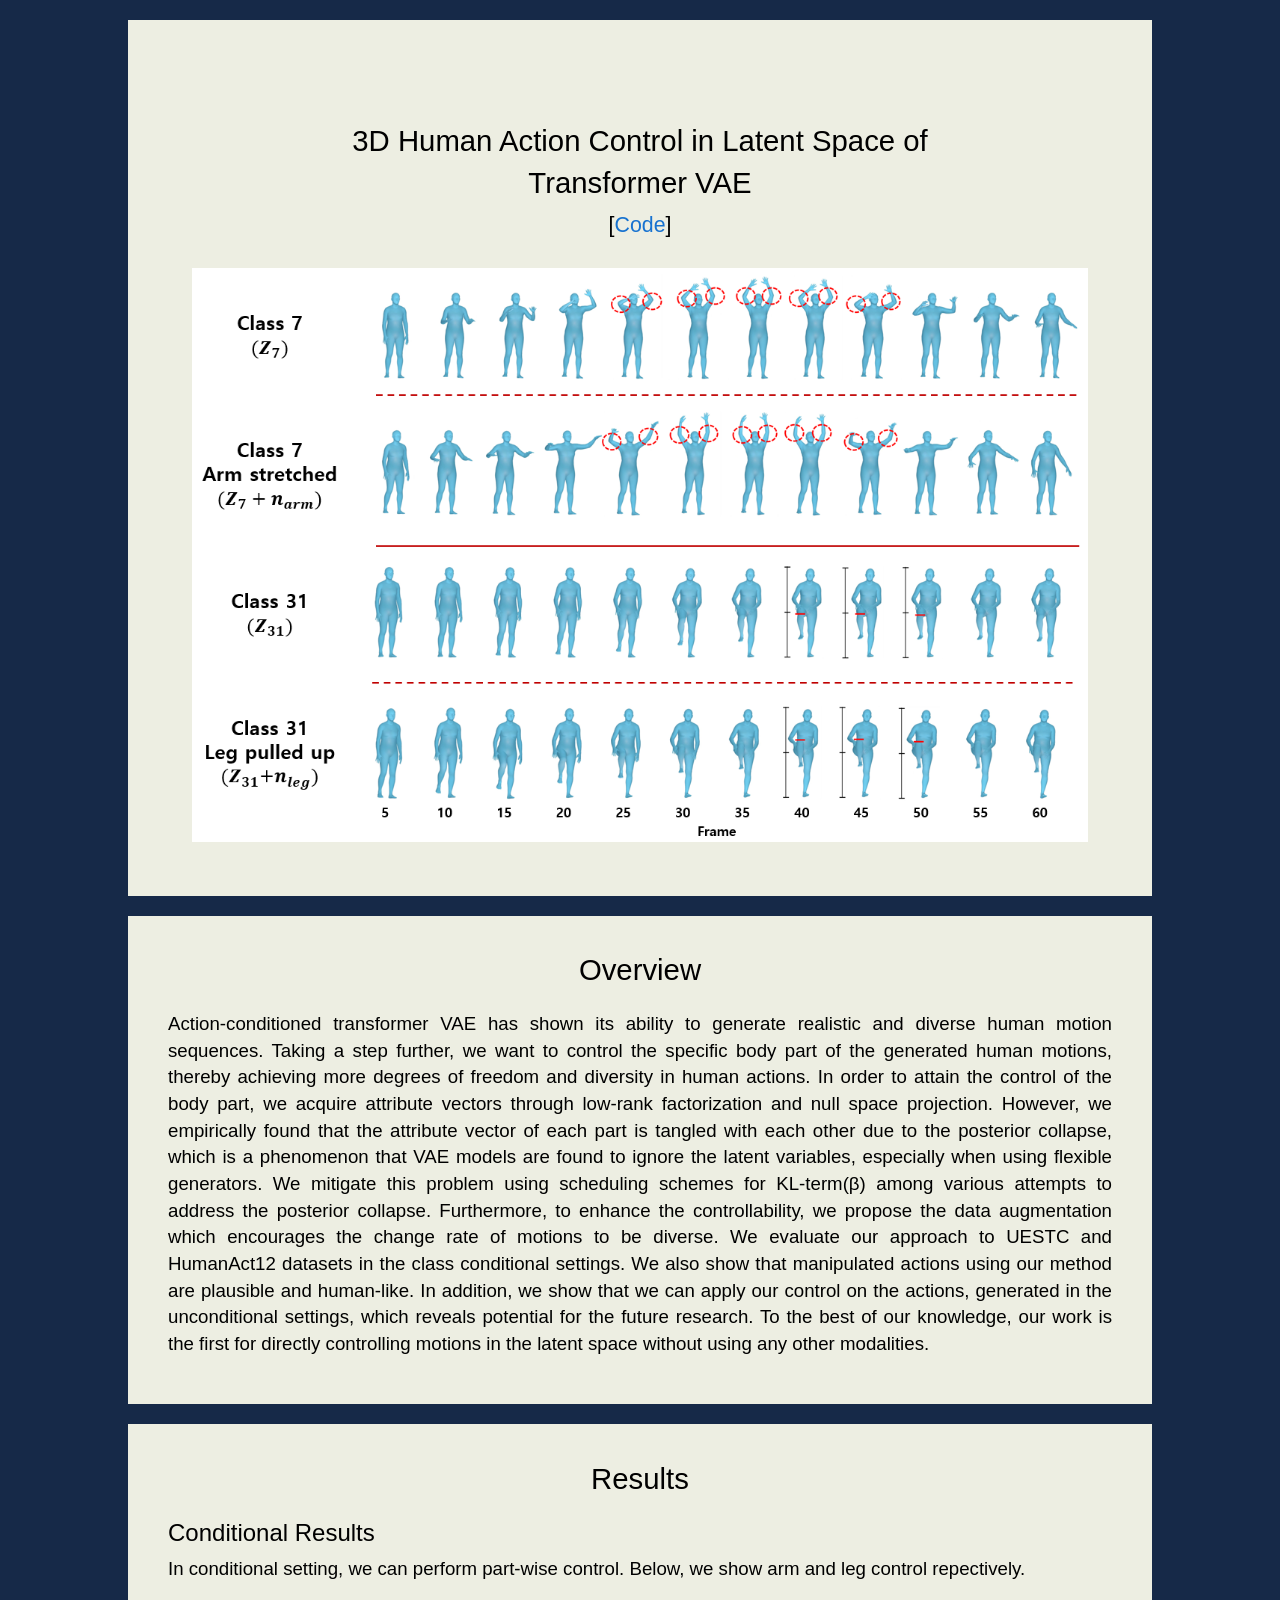
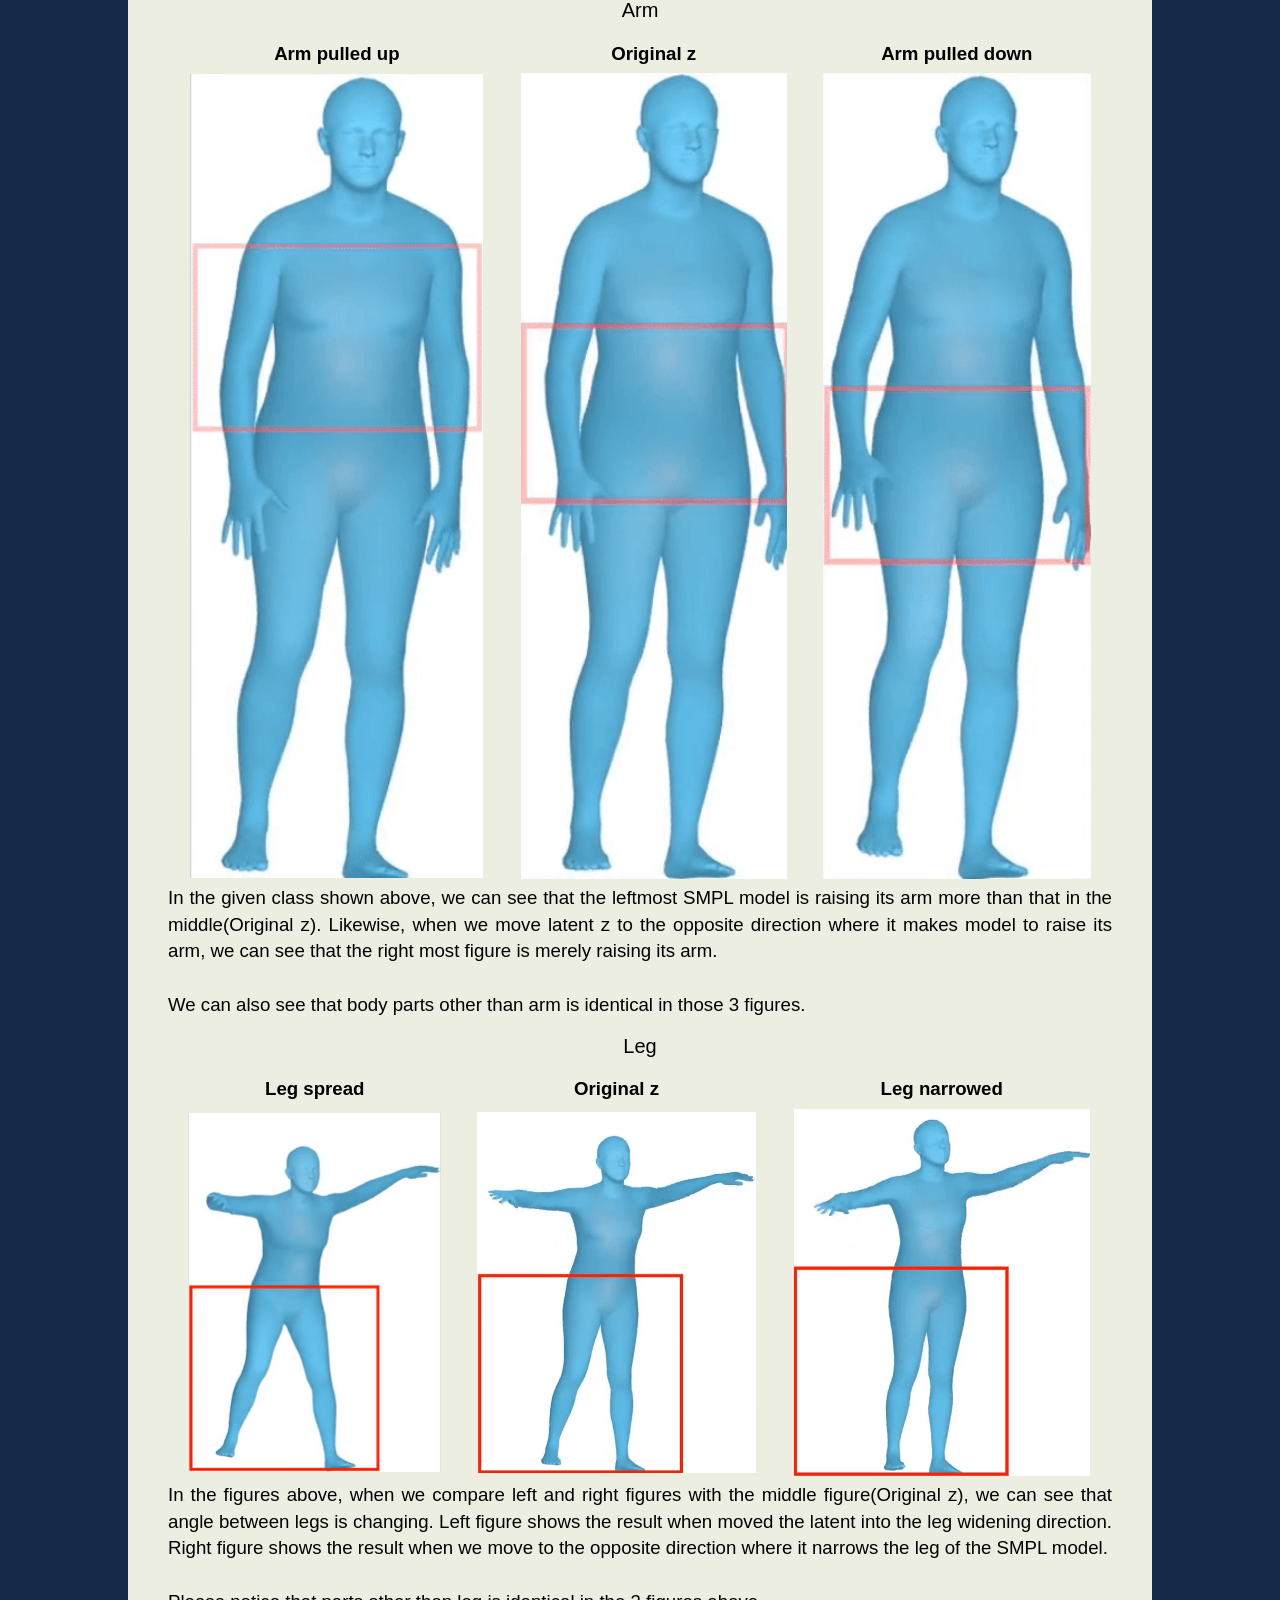
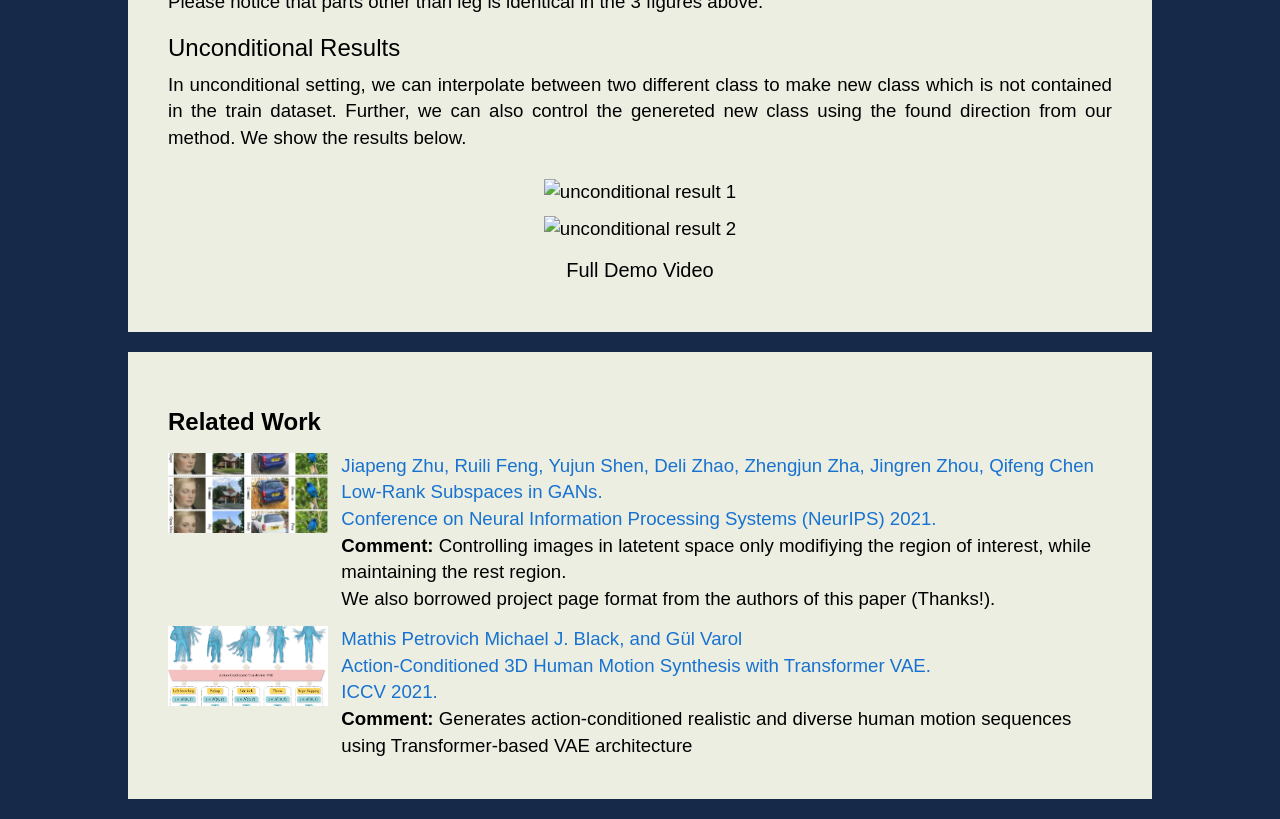
==== docs/index.html @ 28156c83 "update code url" ====
<!doctype html>
<html lang="en">


<!-- === Header Starts === -->
<head>
  <meta http-equiv="Content-Type" content="text/html; charset=UTF-8">
  <title>3D Human Action Control in Latent Space of Transformer VAE</title>

  <link href="./assets/bootstrap.min.css" rel="stylesheet">
  <link href="./assets/font.css" rel="stylesheet" type="text/css">
  <link href="./assets/style.css" rel="stylesheet" type="text/css">
</head>
<!-- === Header Ends === -->


<body bgcolor="antiquewhite">


<!-- === Home Section Starts === -->
<div class="section">
  <!-- === Title Starts === -->
  <div class="header">
    <div class="title", style="padding-top: 25pt;">
      3D Human Action Control in Latent Space of Transformer VAE
    </div>
  </div>
  <!-- === Title Ends === -->
  <!-- <div class="author">d
    <a href="https://zhujiapeng.github.io/" target="_blank">Jiapeng Zhu</a><sup>1</sup>,&nbsp;
    <a href="https://dblp.org/pid/20/9594.html" target="_blank">Ruili Feng</a><sup>2,3</sup>,&nbsp;
    <a href="http://shenyujun.github.io/" target="_blank">Yujun Shen</a><sup>4</sup>,&nbsp;
    <a href="https://sites.google.com/site/zhaodeli" target="_blank">Deli Zhao</a><sup>2</sup>,&nbsp;
    <a href="https://cn.linkedin.com/in/zheng-jun-zha-89943115" target="_blank">Zhengjun Zha</a><sup>3</sup>,&nbsp;
    <a href="http://www.cs.columbia.edu/~jrzhou/" target="_blank">Jingren Zhou</a><sup>2</sup>,&nbsp;
    <a href="https://cqf.io/" target="_blank">Qifeng Chen</a><sup>1</sup>

  </div>
  <div class="institution">
    <sup>1</sup>Hong Kong University of Science and Technology &nbsp; &nbsp; &nbsp; &nbsp;
    <sup>2</sup>Alibaba Group
    <br/>
    <sup>3</sup>University of Science and Technology of China &nbsp; &nbsp; &nbsp; &nbsp; &nbsp; &nbsp;
    <sup>4</sup>ByteDance Inc.
  </div> -->
  <div class="link">
    <!-- [<a href="https://arxiv.org/pdf/2106.04488.pdf" target="_blank">Paper</a>] -->
    [<a href="https://github.com/JosephKKim/Motion_Control" target="_blank">Code</a>]
    <!-- [<a href="https://www.youtube.com/watch?v=WltRPecDq10" target="_blank">Demo</a>] -->
  </div>
  <div class="teaser">
    <img src="./assets/UESTC.png">
  </div>
</div>
<!-- === Home Section Ends === -->


<!-- === Overview Section Starts === -->
<div class="section">
  <div class="title">Overview</div>
  <div class="body">
    Action-conditioned transformer VAE has shown its ability to generate realistic and diverse human motion sequences. 
    Taking a step further, we want to control the specific body part of the generated human motions, thereby achieving more degrees of freedom and diversity in human actions. 
    In order to attain the control of the body part, we acquire attribute vectors through low-rank factorization and null space projection. 
    However, we empirically found that the attribute vector of each part is tangled with each other due to the posterior collapse, which is a phenomenon that VAE models are found to ignore the latent variables, especially when using flexible generators. 
    We mitigate this problem using scheduling schemes for KL-term(&beta;) among various attempts to address the posterior collapse. Furthermore, to enhance the controllability, we propose the data augmentation which encourages the change rate of motions to be diverse. 
    We evaluate our approach to UESTC and HumanAct12 datasets in the class conditional settings. We also show that manipulated actions using our method are plausible and human-like. 
    In addition, we show that we can apply our control on the actions, generated in the unconditional settings, which reveals potential for the future research. 
    To the best of our knowledge, our work is the first for directly controlling motions in the latent space without using any other modalities.
  </div>
</div>
<!-- === Overview Section Ends === -->


<!-- === Result Section Starts === -->
<div class="section">
<div class="title">Results</div>
    <h3> Conditional Results</h3>
    In conditional setting, we can perform part-wise control. Below, we show arm and leg control repectively.
    <p style="margin-top: 10pt; text-align:center; font-size:20px"> Arm <p>
    <table width="100%" style="margin: 0pt auto; text-align: center; border-collapse: separate; border-spacing: 5pt;">
      <tr>
        <td><b>Arm pulled up</b></td>
        <td><b>Original z</b></td>
        <td><b>Arm pulled down</b></td>
      </tr>
      <tr>
        <td><img src="./assets/minus_page_arm.gif" width="90%"></img></td>
        <td><img src="./assets/zero_page_arm.gif" width="90%"></img></td>
        <td><img src="./assets/plus_page_arm.gif" width="90%"></img></td>
      </tr>
    </table>
    In the given class shown above, we can see that the leftmost SMPL model is raising its arm more than that in the middle(Original z). Likewise, when we move latent z to the 
    opposite direction where it makes model to raise its arm, we can see that the right most figure is merely raising its arm. 
    <br>
    <br>
    We can also see that body parts other than arm is identical in those 3 figures.

    <p style="margin-top: 10pt; text-align:center; font-size:20px"> Leg<p>
    <table width="100%" style="margin: 0pt auto; text-align: center; border-collapse: separate; border-spacing: 5pt;">
      <tr>
        <td><b>Leg spread</b></td>
        <td><b>Original z</b></td>
        <td><b>Leg narrowed</b></td>
        
      </tr>
      <tr>
        <td><img src="./assets/minus_page_leg.gif" width="90%"></img></td>
        <td><img src="./assets/zero_page_leg.gif" width="90%"></img></td>
        <td><img src="./assets/plus_page_leg.gif" width="90%"></img></td>
        
      </tr>
    </table>
    In the figures above, when we compare left and right figures with the middle figure(Original z), we can see that angle between legs is changing. Left figure shows the result when moved the
    latent into the leg widening direction. Right figure shows the result when we move to the opposite direction where it narrows the leg of the SMPL model.
    <br>
    <br>
    Please notice that parts other than leg is identical in the 3 figures above.

    <div class="body">
      <h3> Unconditional Results</h3>
      In unconditional setting, we can interpolate between two different class to make new class which is not contained in the train dataset. Further, we can also control the genereted new class using the found direction from our method.
      We show the results below. <br>
      <br>
      <p style="text-align:center;"><img src="./assets/uncond.gif" alt = "unconditional result 1", width="90%"></p>
      <p style="text-align:center;"><img src="./assets/uncond2.gif" alt = "unconditional result 2", width="90%"></p>
     


    <p style="margin-top: 10pt; text-align:center; font-size:20px">Full Demo Video<p>

    <!-- Adjust the frame size based on the demo (Every project differs). -->
    <!-- <div style="position: relative; padding-top: 50%; margin: 20pt auto; text-align: center;">
      <iframe src="https://www.youtube.com/embed/WltRPecDq10" frameborder=0
              style="position: absolute; top: 2.5%; left: 2.5%; width: 95%; height: 100%;"
              allow="accelerometer; autoplay; encrypted-media; gyroscope; picture-in-picture"
              allowfullscreen></iframe>
    </div> -->
  </div>
</div> 
<!-- === Result Section Ends === -->


<!-- === Reference Section Starts === -->
<div class="section">
  <!-- <div class="bibtex">BibTeX</div>
<pre>
  @inproceedings{zhu2021lowrankgan,
    title     = {Low-Rank Subspaces in {GAN}s},
    author    = {Zhu, Jiapeng and Feng, Ruili and Shen, Yujun and Zhao, Deli and Zha, Zhengjun and Zhou, Jingren and Chen, Qifeng},
    booktitle = {Advances in Neural Information Processing Systems (NeurIPS)},
    year      = {2021}
  }

</pre> -->
<div class="ref">Related Work</div>
<div class="citation">
  <div class="image"><img src="./assets/teaser_dep.jpg"></div>
  <div class="comment">
    <a href="https://arxiv.org/pdf/2106.04488.pdf" target="_blank">
      Jiapeng Zhu, Ruili Feng, Yujun Shen, Deli Zhao, Zhengjun Zha, Jingren Zhou, Qifeng Chen <br>
      Low-Rank Subspaces in GANs. <br>
      Conference on Neural Information Processing Systems (NeurIPS) 2021.</a><br>
    <b>Comment:</b>
    Controlling images in latetent space only modifiying the region of interest, while maintaining the rest region.
    <br>
    We also borrowed project page format from the authors of this paper (Thanks!).
  </div>
</div>

<div class="citation">
  <div class="image"><img src="./assets/ACTOR_teaser.png"></div>
  <div class="comment">
    <a href="https://mathis.petrovich.fr/actor/" target="_blank">
      Mathis Petrovich Michael J. Black, and G&uuml;l Varol <br>
      Action-Conditioned 3D Human Motion Synthesis with Transformer VAE. <br>
      ICCV 2021.</a><br>
    <b>Comment:</b>
    Generates action-conditioned realistic and diverse human motion sequences using Transformer-based VAE architecture
  </div>
</div>

</body>
</html>
---- docs/assets/font.css ----
/* Homepage Font */

/* latin-ext */
@font-face {
  font-family: 'Lato';
  font-style: normal;
  font-weight: 400;
  src: local('Lato Regular'), local('Lato-Regular'), url(https://fonts.gstatic.com/s/lato/v16/S6uyw4BMUTPHjxAwXjeu.woff2) format('woff2');
  unicode-range: U+0100-024F, U+0259, U+1E00-1EFF, U+2020, U+20A0-20AB, U+20AD-20CF, U+2113, U+2C60-2C7F, U+A720-A7FF;
}

/* latin */
@font-face {
  font-family: 'Lato';
  font-style: normal;
  font-weight: 400;
  src: local('Lato Regular'), local('Lato-Regular'), url(https://fonts.gstatic.com/s/lato/v16/S6uyw4BMUTPHjx4wXg.woff2) format('woff2');
  unicode-range: U+0000-00FF, U+0131, U+0152-0153, U+02BB-02BC, U+02C6, U+02DA, U+02DC, U+2000-206F, U+2074, U+20AC, U+2122, U+2191, U+2193, U+2212, U+2215, U+FEFF, U+FFFD;
}

/* latin-ext */
@font-face {
  font-family: 'Lato';
  font-style: normal;
  font-weight: 700;
  src: local('Lato Bold'), local('Lato-Bold'), url(https://fonts.gstatic.com/s/lato/v16/S6u9w4BMUTPHh6UVSwaPGR_p.woff2) format('woff2');
  unicode-range: U+0100-024F, U+0259, U+1E00-1EFF, U+2020, U+20A0-20AB, U+20AD-20CF, U+2113, U+2C60-2C7F, U+A720-A7FF;
}

/* latin */
@font-face {
  font-family: 'Lato';
  font-style: normal;
  font-weight: 700;
  src: local('Lato Bold'), local('Lato-Bold'), url(https://fonts.gstatic.com/s/lato/v16/S6u9w4BMUTPHh6UVSwiPGQ.woff2) format('woff2');
  unicode-range: U+0000-00FF, U+0131, U+0152-0153, U+02BB-02BC, U+02C6, U+02DA, U+02DC, U+2000-206F, U+2074, U+20AC, U+2122, U+2191, U+2193, U+2212, U+2215, U+FEFF, U+FFFD;
}
---- docs/assets/style.css ----
/* Body */
body {
  background: #162948;
  color: #ffffff;
  font-family: 'Lato', Verdana, Helvetica, sans-serif;
  font-weight: 300;
  font-size: 14pt;
}

/* Hyperlinks */
a {text-decoration: none;}
a:link {color: #1772d0;}
a:visited {color: #1772d0;}
a:active {color: red;}
a:hover {color: #f09228;}

/* Pre-formatted Text */
pre {
  margin: 5pt 0;
  border: 0;
  font-size: 12pt;
  background: #fcfcfc;
}

/* Project Page Style */
/* Section */
.section {
  width: 768pt;
  min-height: 100pt;
  margin: 15pt auto;
  padding: 20pt 30pt;
  border: 1pt hidden #000;
  text-align: justify;
  color: #000000;
  background: #edeee2;
}

/* Header (Title and Logo) */
.section .header {
  min-height: 80pt;
  margin-top: 30pt;
}
.section .header .logo {
  width: 80pt;
  margin-left: 10pt;
  float: left;
}
.section .header .logo img {
  width: 80pt;
  object-fit: cover;
}
.section .header .title {
  margin: 0 120pt;
  text-align: center;
  font-size: 22pt;
}

/* Author */
.section .author {
  margin: 5pt 0;
  text-align: center;
  font-size: 16pt;
}

/* Institution */
.section .institution {
  margin: 5pt 0;
  text-align: center;
  font-size: 16pt;
}

/* Hyperlink (such as Paper and Code) */
.section .link {
  margin: 5pt 0;
  text-align: center;
  font-size: 16pt;
}

/* Teaser */
.section .teaser {
  margin: 20pt 0;
  text-align: center;
}
.section .teaser img {
  width: 95%;
}

/* Section Title */
.section .title {
  text-align: center;
  font-size: 22pt;
  margin: 5pt 0 15pt 0;  /* top right bottom left */
}

/* Section Body */
.section .body {
  margin-bottom: 15pt;
  text-align: justify;
  font-size: 14pt;
}

/* BibTeX */
.section .bibtex {
  margin: 5pt 0;
  text-align: left;
  font-size: 22pt;
}

/* Related Work */
.section .ref {
  margin: 20pt 0 10pt 0;  /* top right bottom left */
  text-align: left;
  font-size: 18pt;
  font-weight: bold;
}

/* Citation */
.section .citation {
  min-height: 60pt;
  margin: 10pt 0;
}
.section .citation .image {
  width: 120pt;
  float: left;
}
.section .citation .image img {
  max-height: 60pt;
  width: 120pt;
  object-fit: cover;
}
.section .citation .comment{
  margin-left: 130pt;
  text-align: left;
  font-size: 14pt;
}
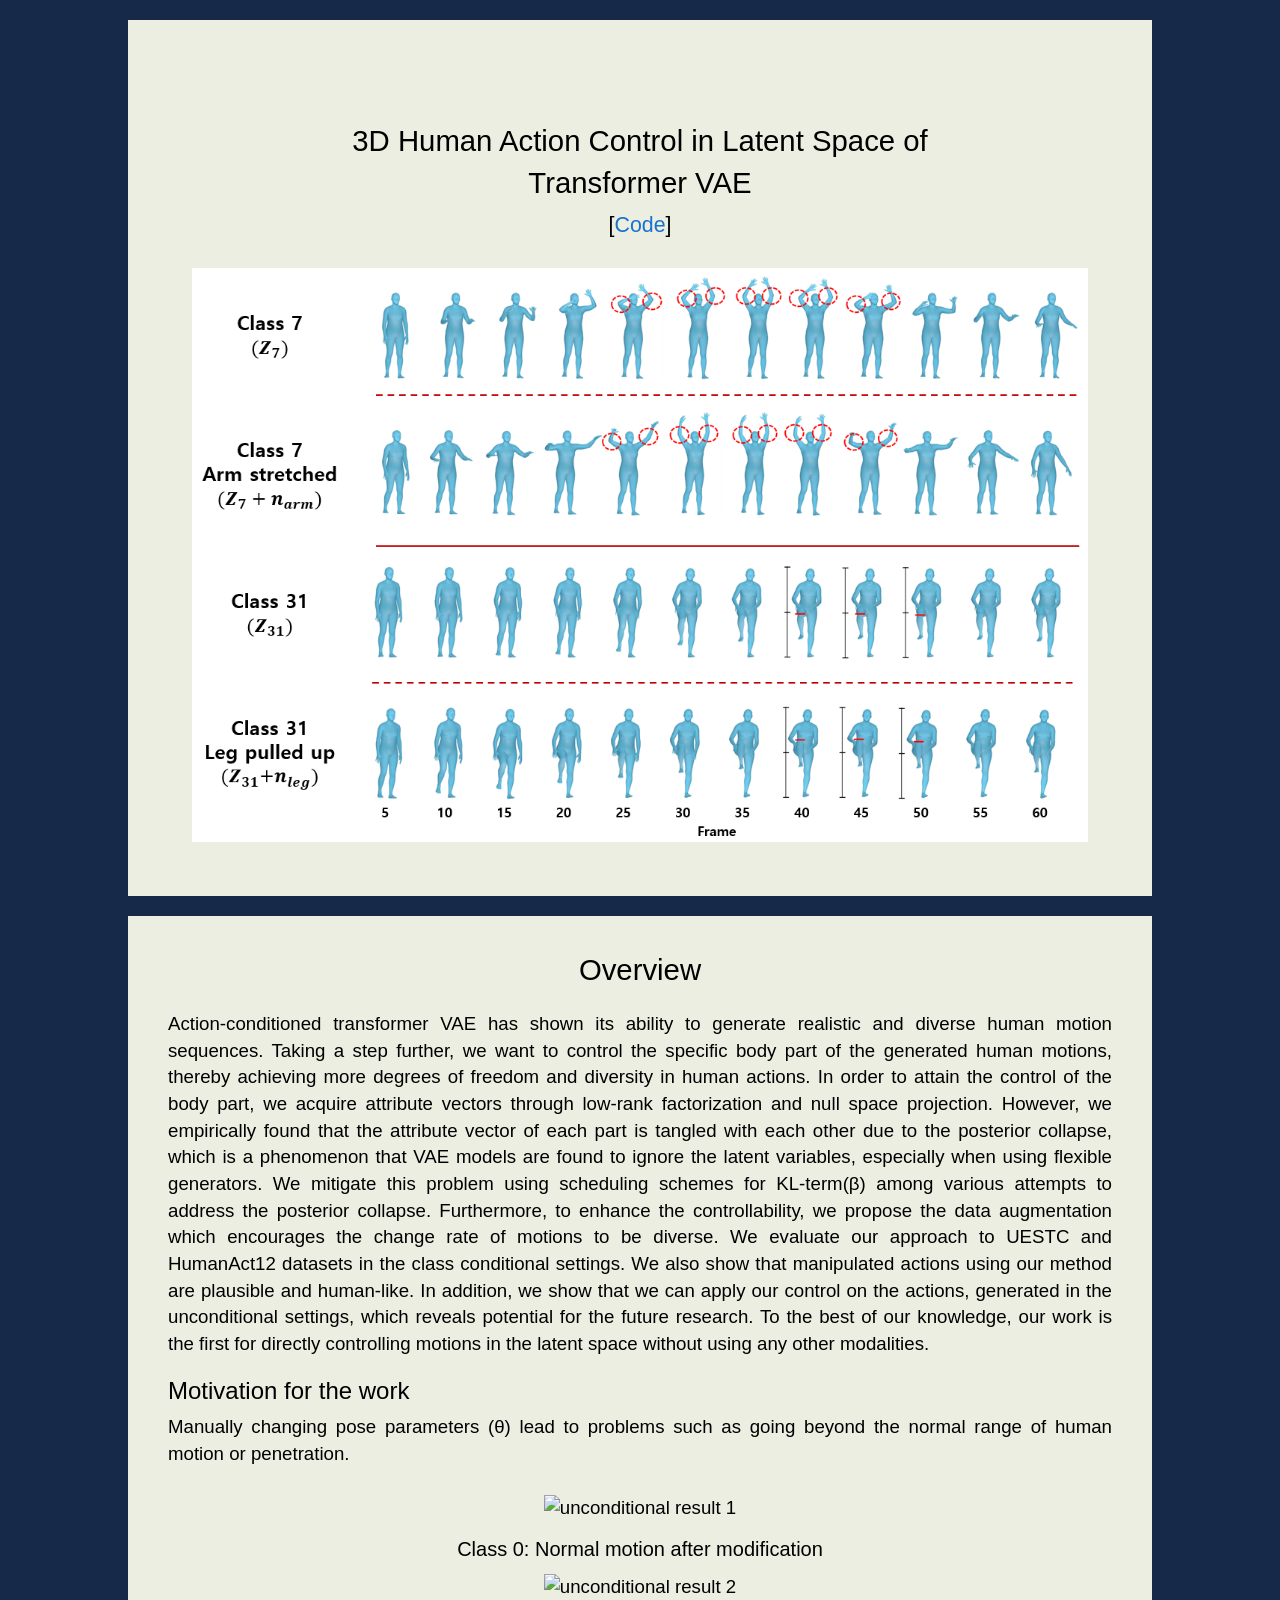
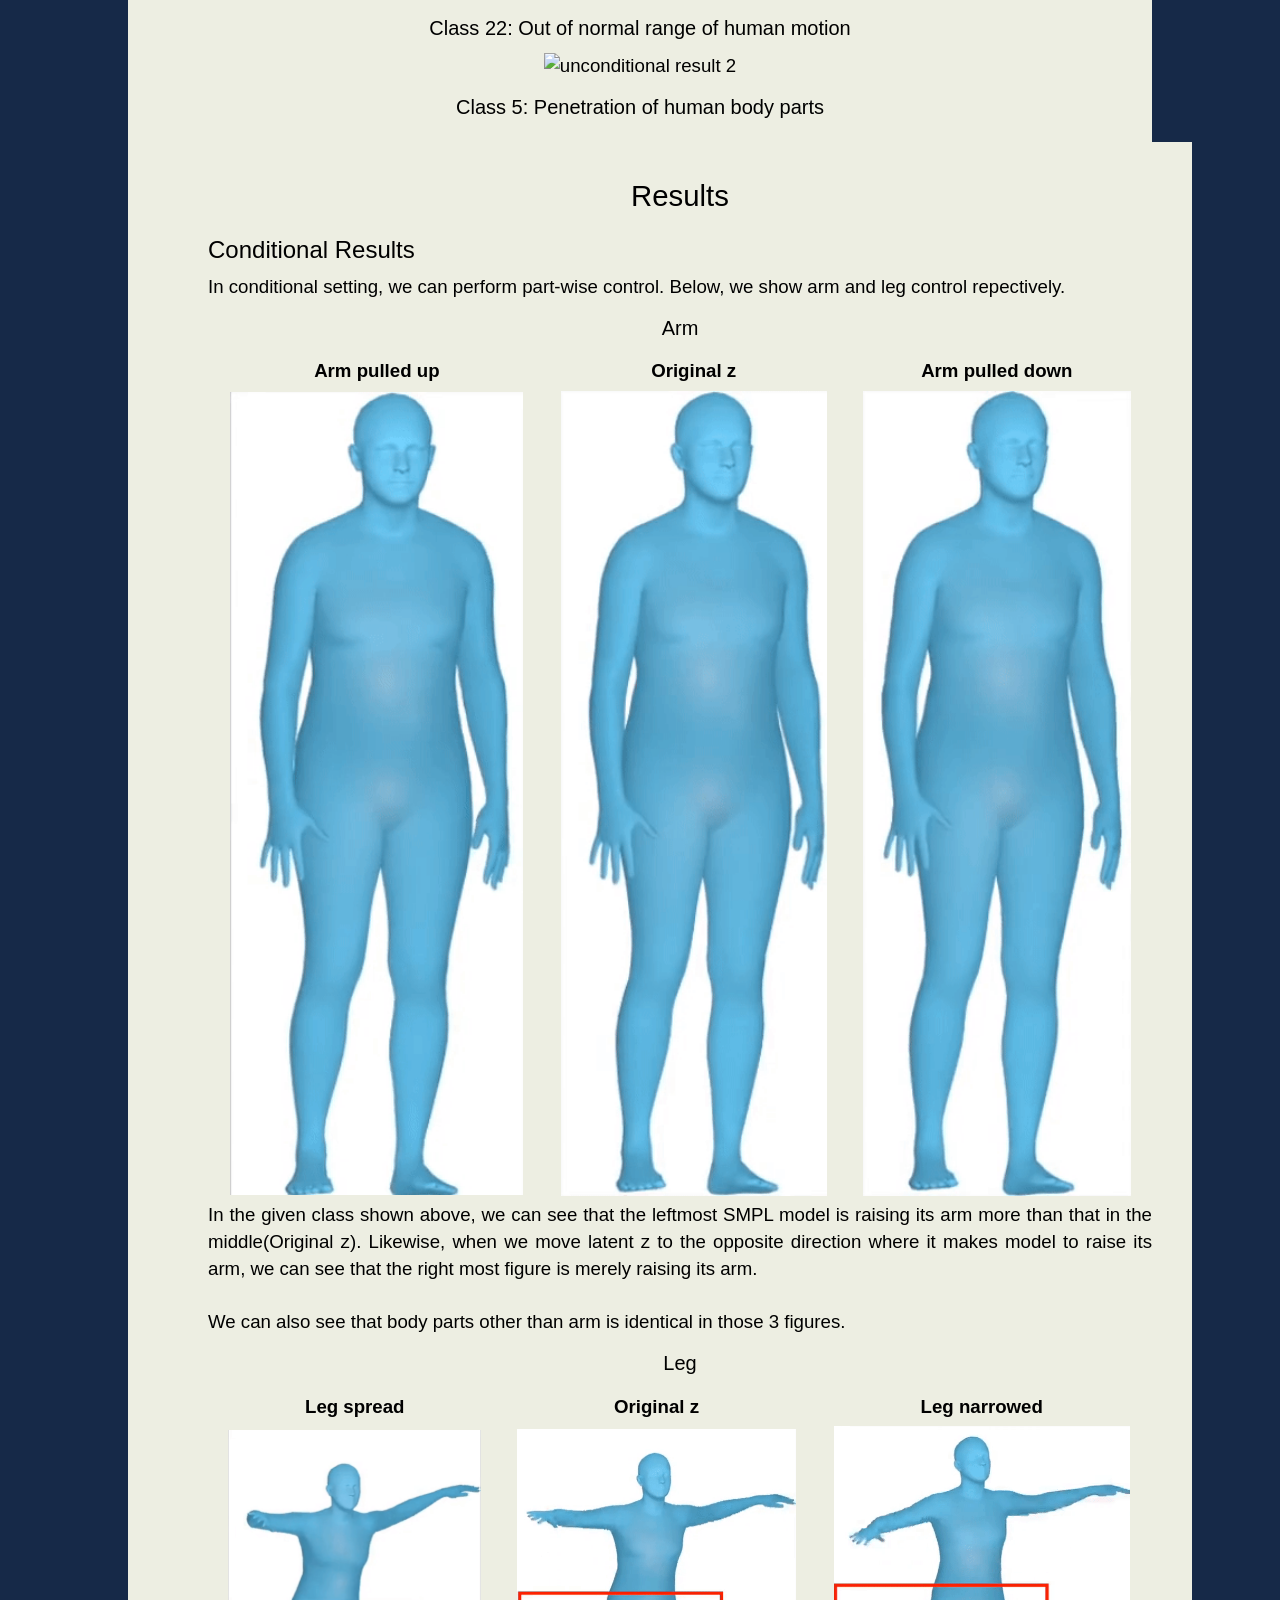
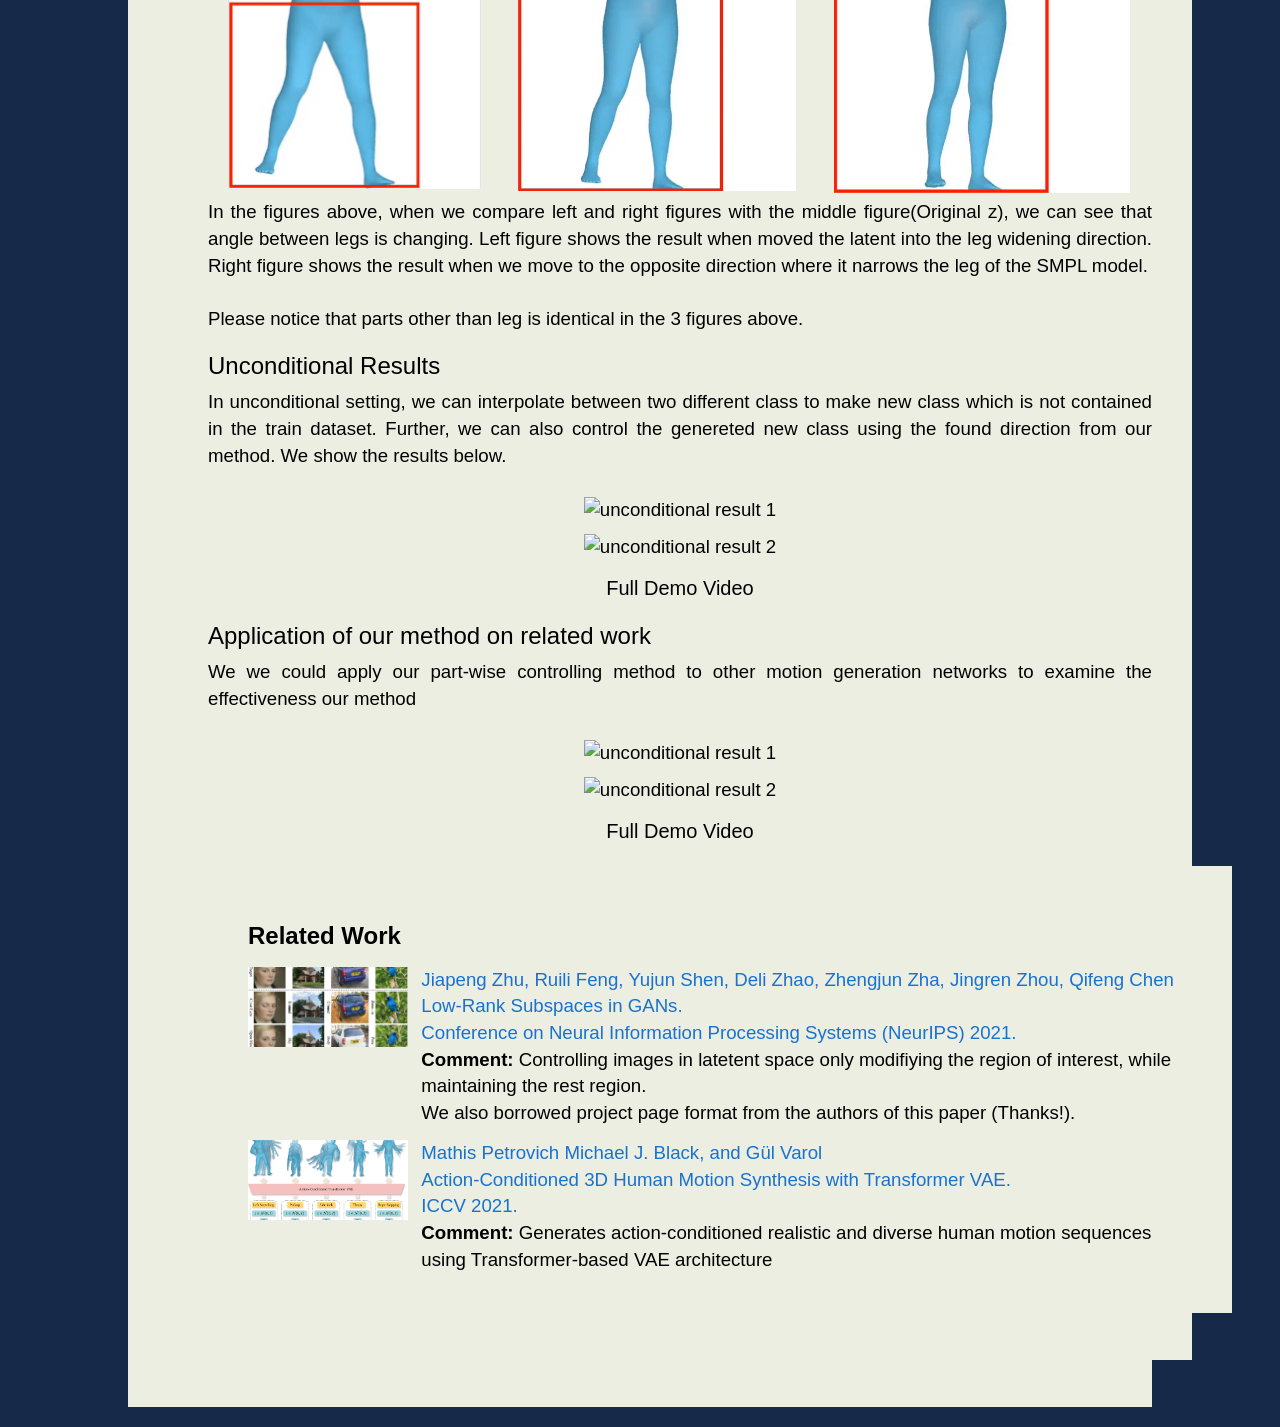
==== commit 44c69f20: "project page" ====
--- a/docs/index.html
+++ b/docs/index.html
@@ -68,6 +68,20 @@
     In addition, we show that we can apply our control on the actions, generated in the unconditional settings, which reveals potential for the future research. 
     To the best of our knowledge, our work is the first for directly controlling motions in the latent space without using any other modalities.
   </div>
+
+  <div class="body">
+      <h3> Motivation for the work</h3>
+      Manually changing pose parameters (&theta;) lead to problems such as going beyond the normal range of human motion 
+      or penetration. <br>
+      <br>
+      <p style="text-align:center;"><img src="./assets/class0_ss.gif" alt = "unconditional result 1", width="80%", height="50%"></p>
+      <p style="margin-top: 10pt; text-align:center; font-size:20px">Class 0: Normal motion after modification<p>
+      <p style="text-align:center;"><img src="./assets/class22_ss.gif" alt = "unconditional result 2", width="80%"></p>
+      <p style="margin-top: 10pt; text-align:center; font-size:20px">Class 22: Out of normal range of human motion<p></p>
+      <p style="text-align:center;"><img src="./assets/class5_ss.gif" alt = "unconditional result 2", width="80%" ></p>
+      <p style="margin-top: 10pt; text-align:center; font-size:20px">Class 5: Penetration of human body parts<p></p>
+
+    <!-- <p style="margin-top: 10pt; text-align:center; font-size:20px">Full Demo Video<p> -->
 </div>
 <!-- === Overview Section Ends === -->
 
@@ -128,6 +142,24 @@
 
 
     <p style="margin-top: 10pt; text-align:center; font-size:20px">Full Demo Video<p>
+    
+
+    <div class="body">
+      <h3> Application of our method on related work</h3>
+      We we could apply our part-wise
+      controlling method to other motion generation networks to examine the effectiveness our method <br>
+      <br>
+      <p style="text-align:center;"><img src="./assets/uncond.gif" alt = "unconditional result 1", width="90%"></p>
+      <p style="text-align:center;"><img src="./assets/uncond2.gif" alt = "unconditional result 2", width="90%"></p>
+      
+  
+  
+    <p style="margin-top: 10pt; text-align:center; font-size:20px">Full Demo Video<p>
+
+      
+
+
+    
 
     <!-- Adjust the frame size based on the demo (Every project differs). -->
     <!-- <div style="position: relative; padding-top: 50%; margin: 20pt auto; text-align: center;">
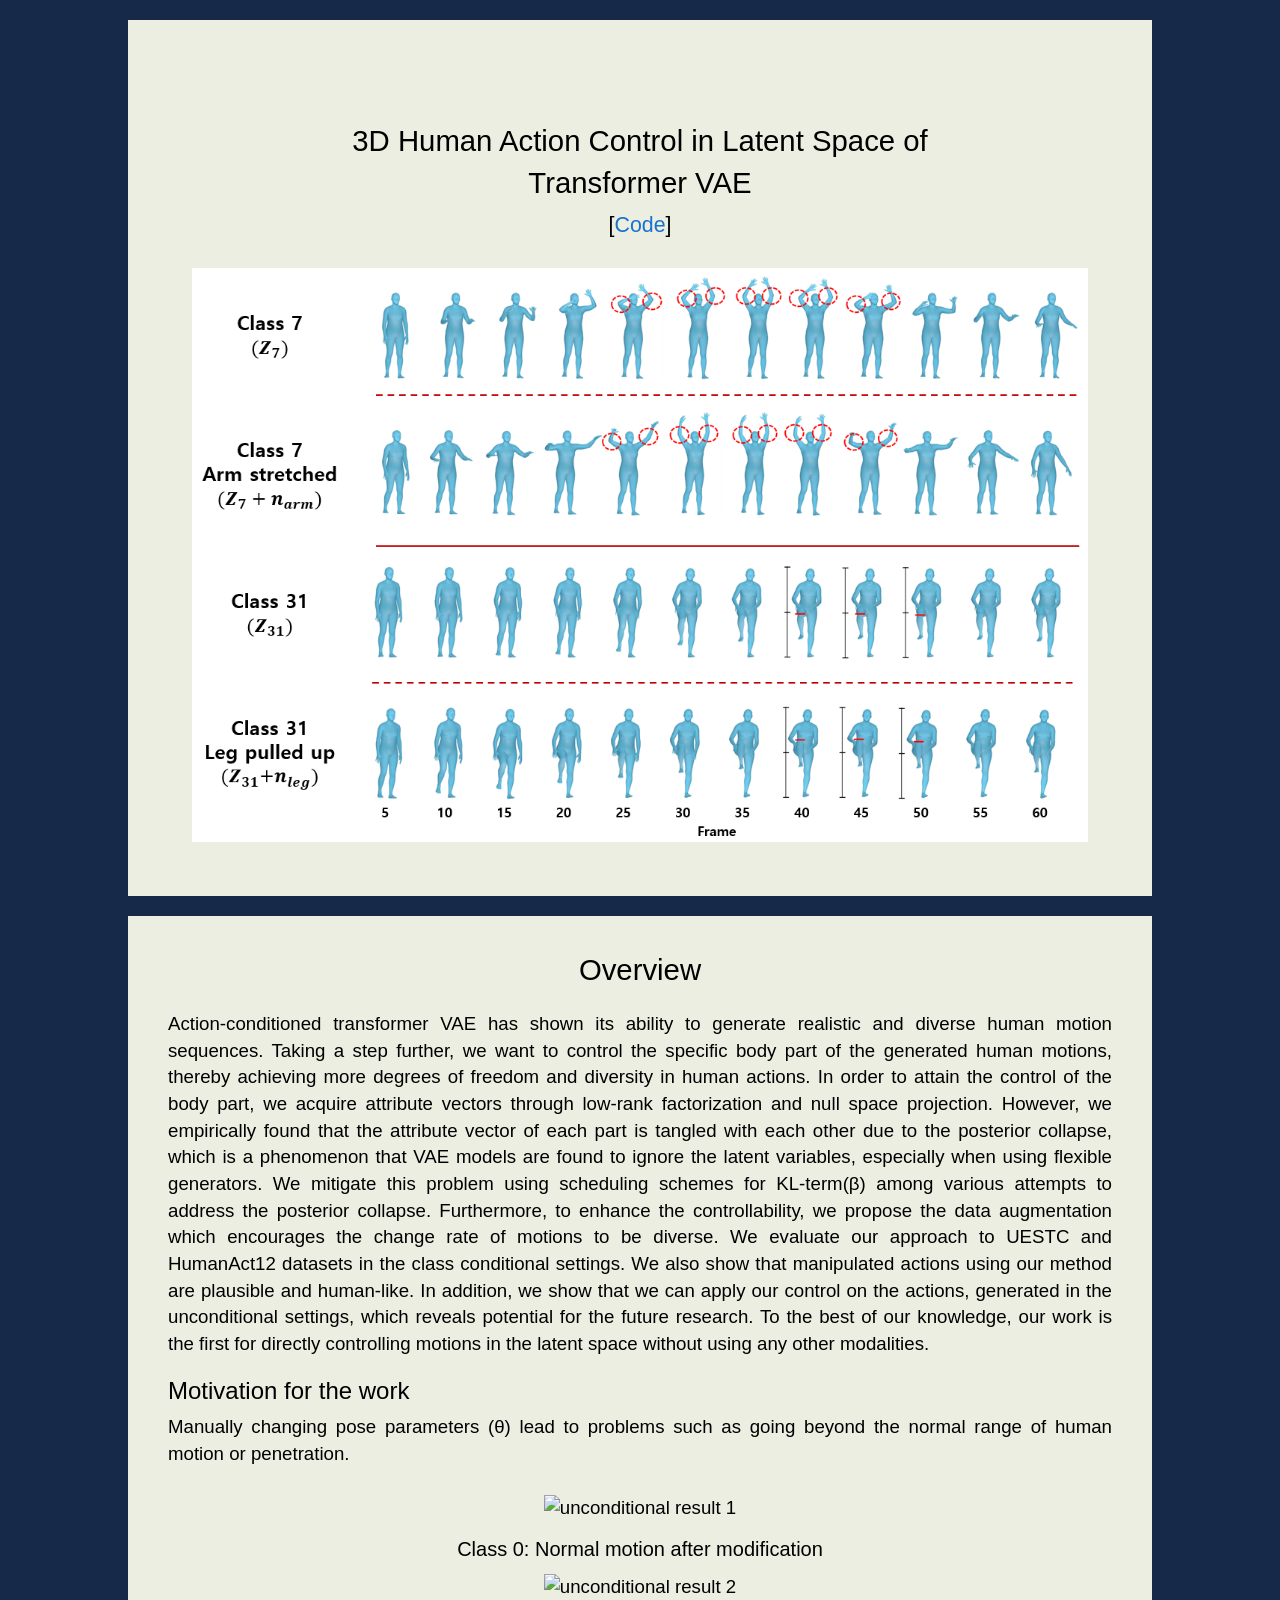
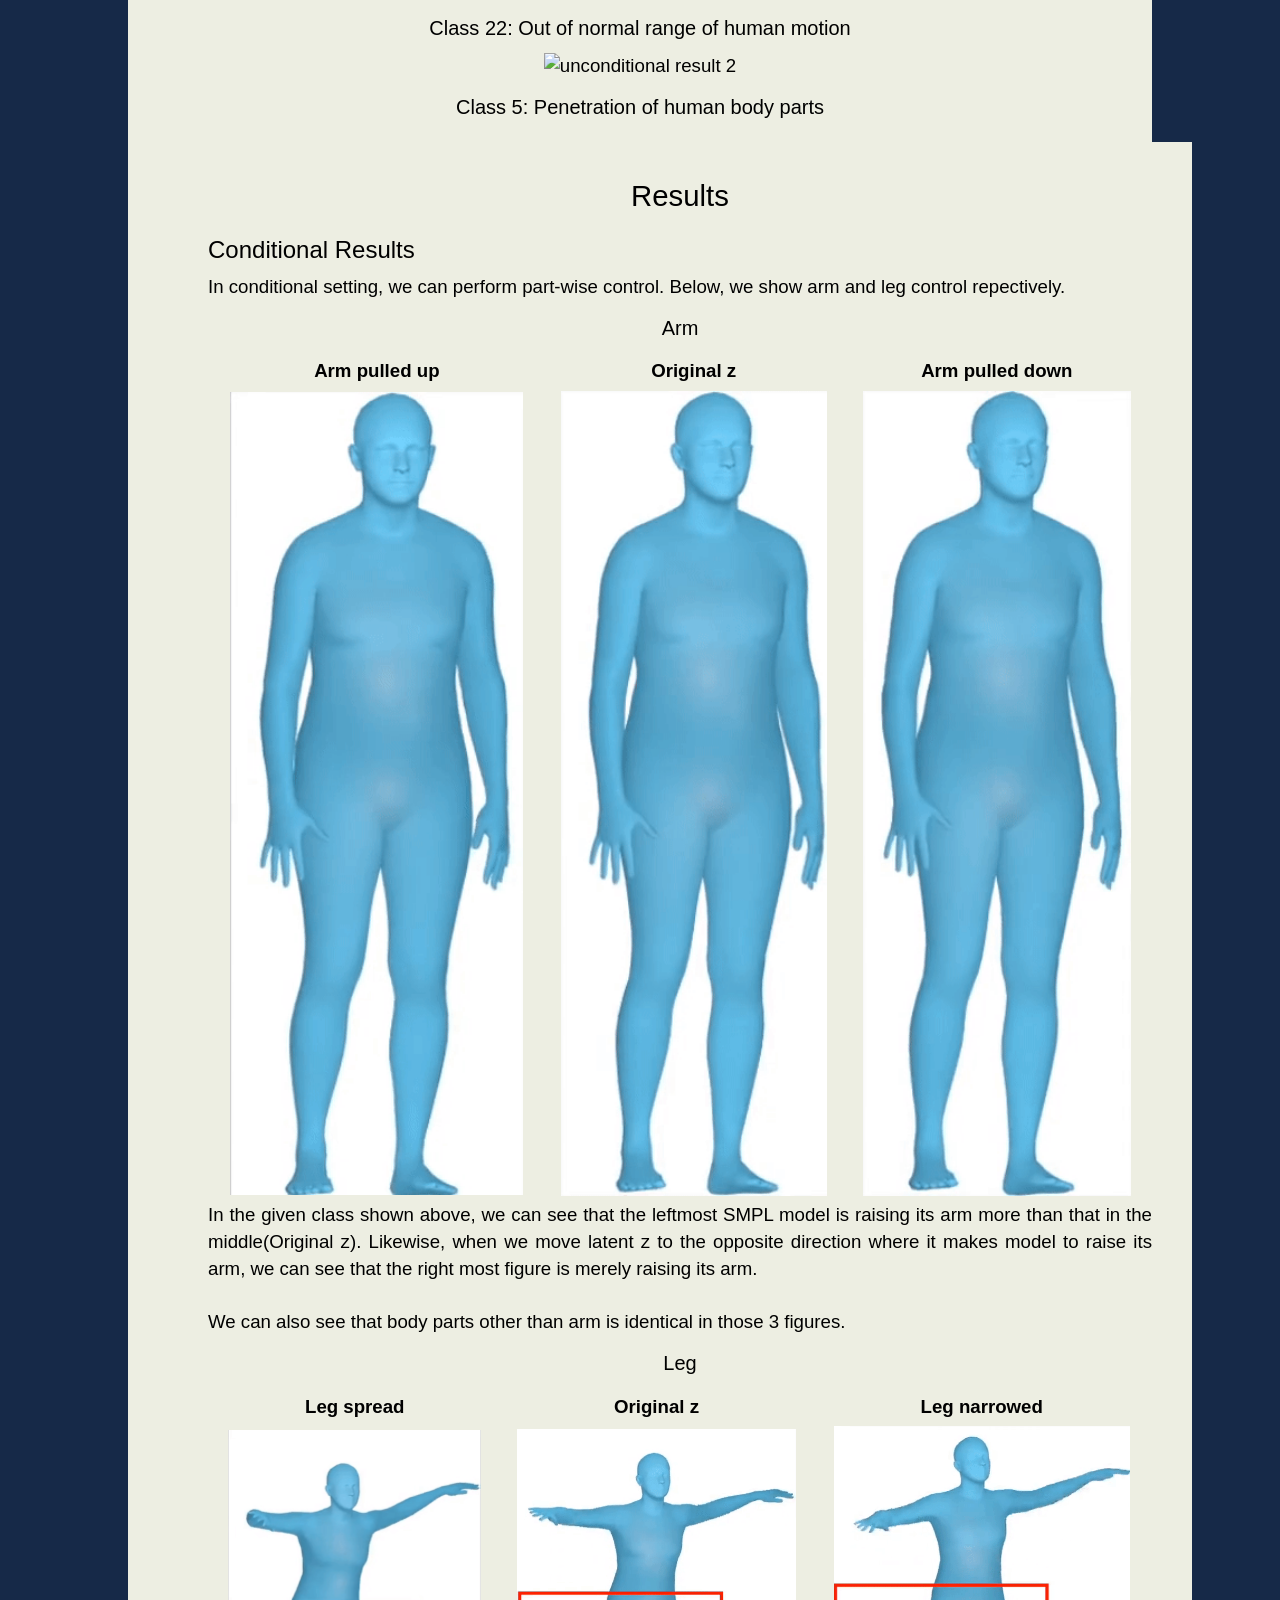
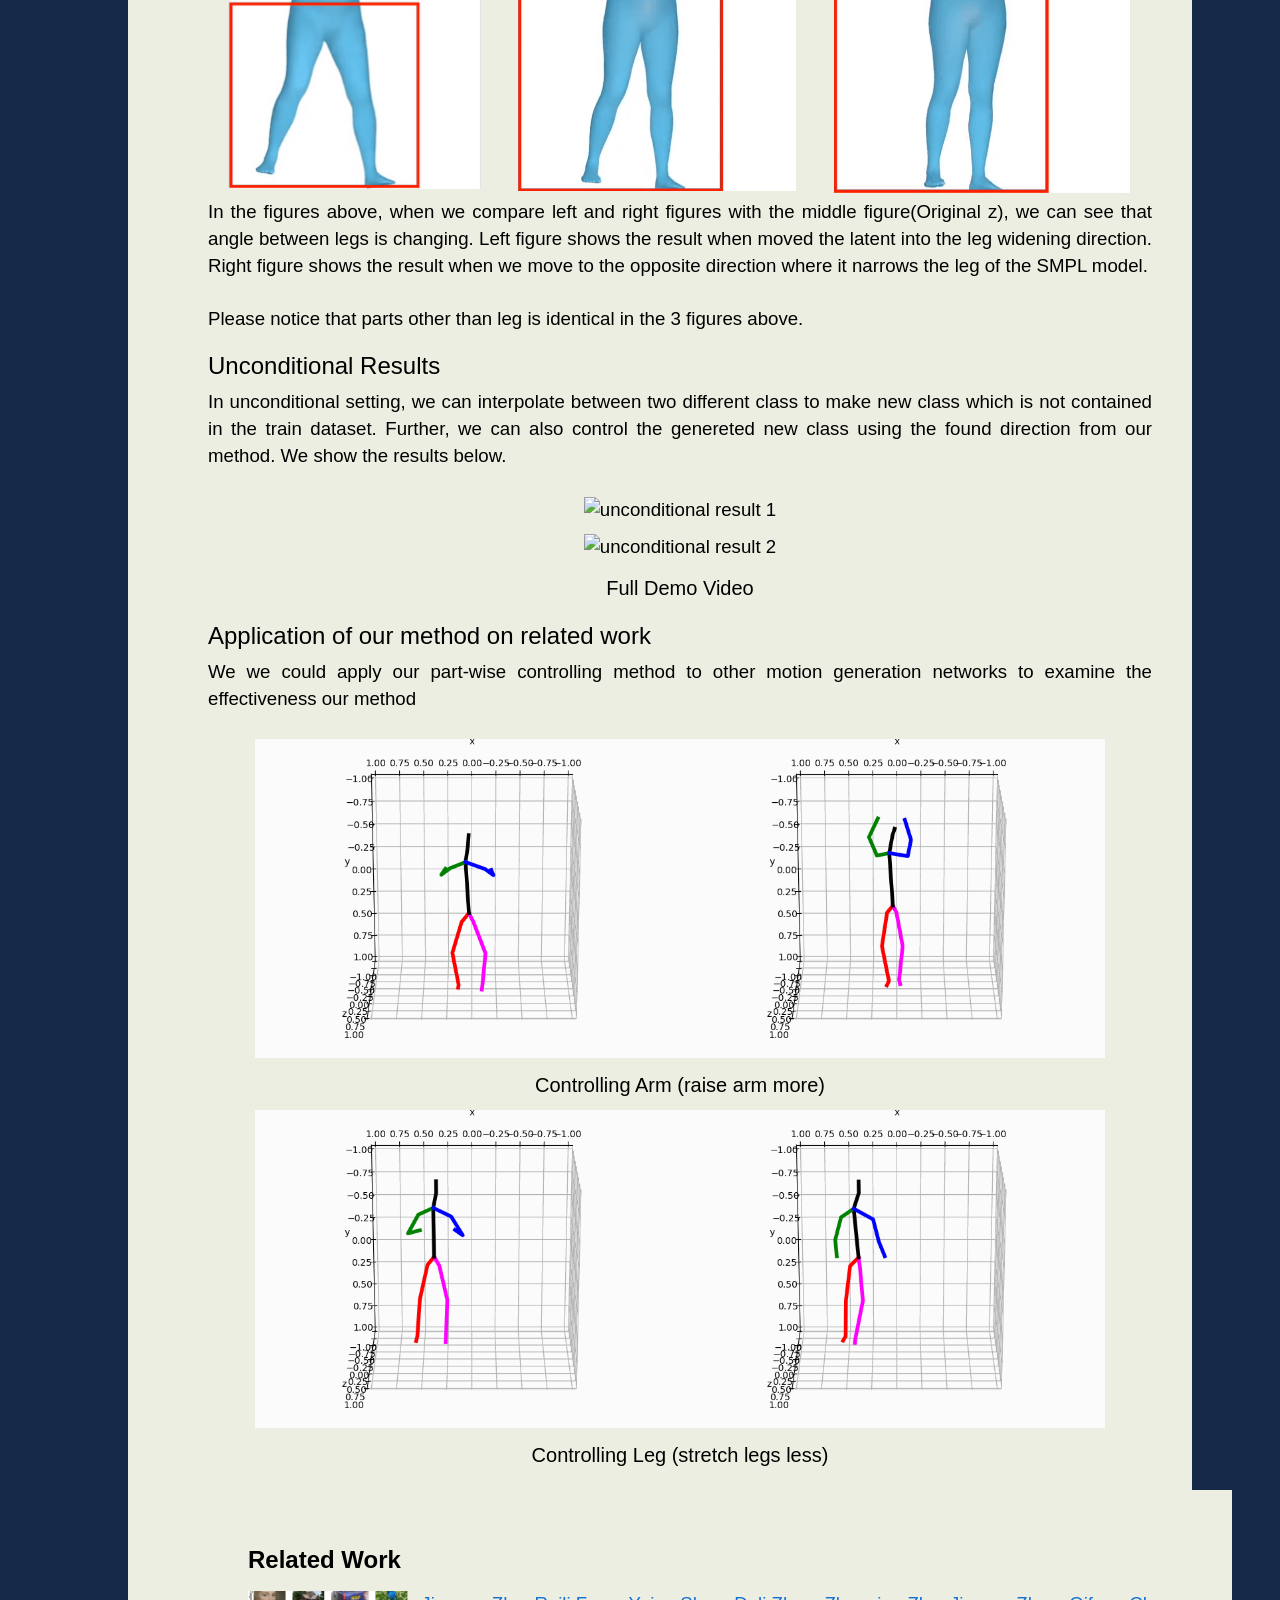
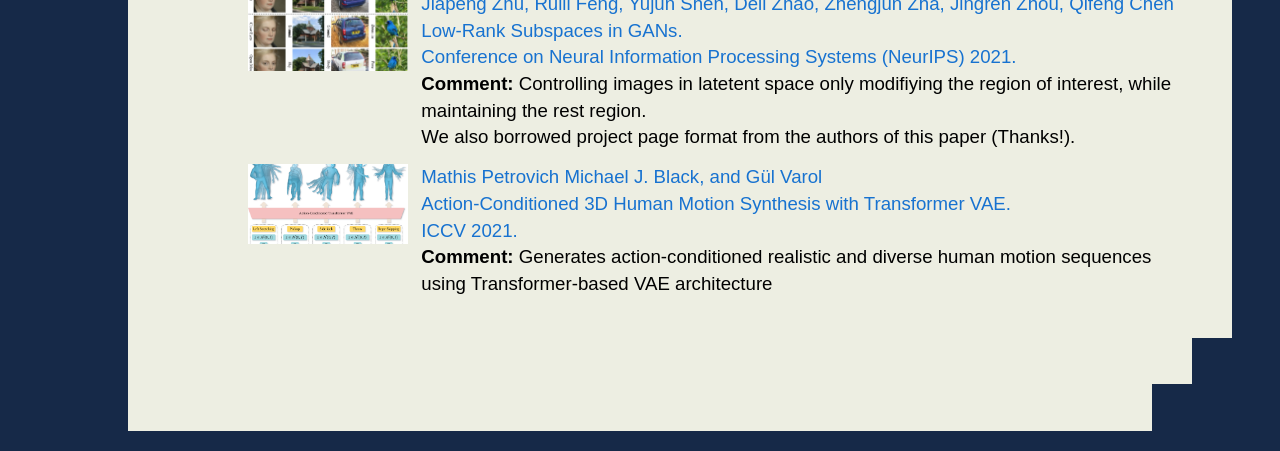
==== commit f19b3573: "missing gifs" ====
--- a/docs/index.html
+++ b/docs/index.html
@@ -149,12 +149,14 @@
       We we could apply our part-wise
       controlling method to other motion generation networks to examine the effectiveness our method <br>
       <br>
-      <p style="text-align:center;"><img src="./assets/uncond.gif" alt = "unconditional result 1", width="90%"></p>
-      <p style="text-align:center;"><img src="./assets/uncond2.gif" alt = "unconditional result 2", width="90%"></p>
+      <p style="text-align:center;"><img src="./assets/arm_ODMO.gif" alt = "unconditional result 1", width="90%"></p>
+      <p style="margin-top: 10pt; text-align:center; font-size:20px">Controlling Arm (raise arm more)<p>
+      <p style="text-align:center;"><img src="./assets/leg_ODMO.gif" alt = "unconditional result 2", width="90%"></p>
+      <p style="margin-top: 10pt; text-align:center; font-size:20px">Controlling Leg (stretch legs less)<p>
       
   
   
-    <p style="margin-top: 10pt; text-align:center; font-size:20px">Full Demo Video<p>
+   
 
       
 
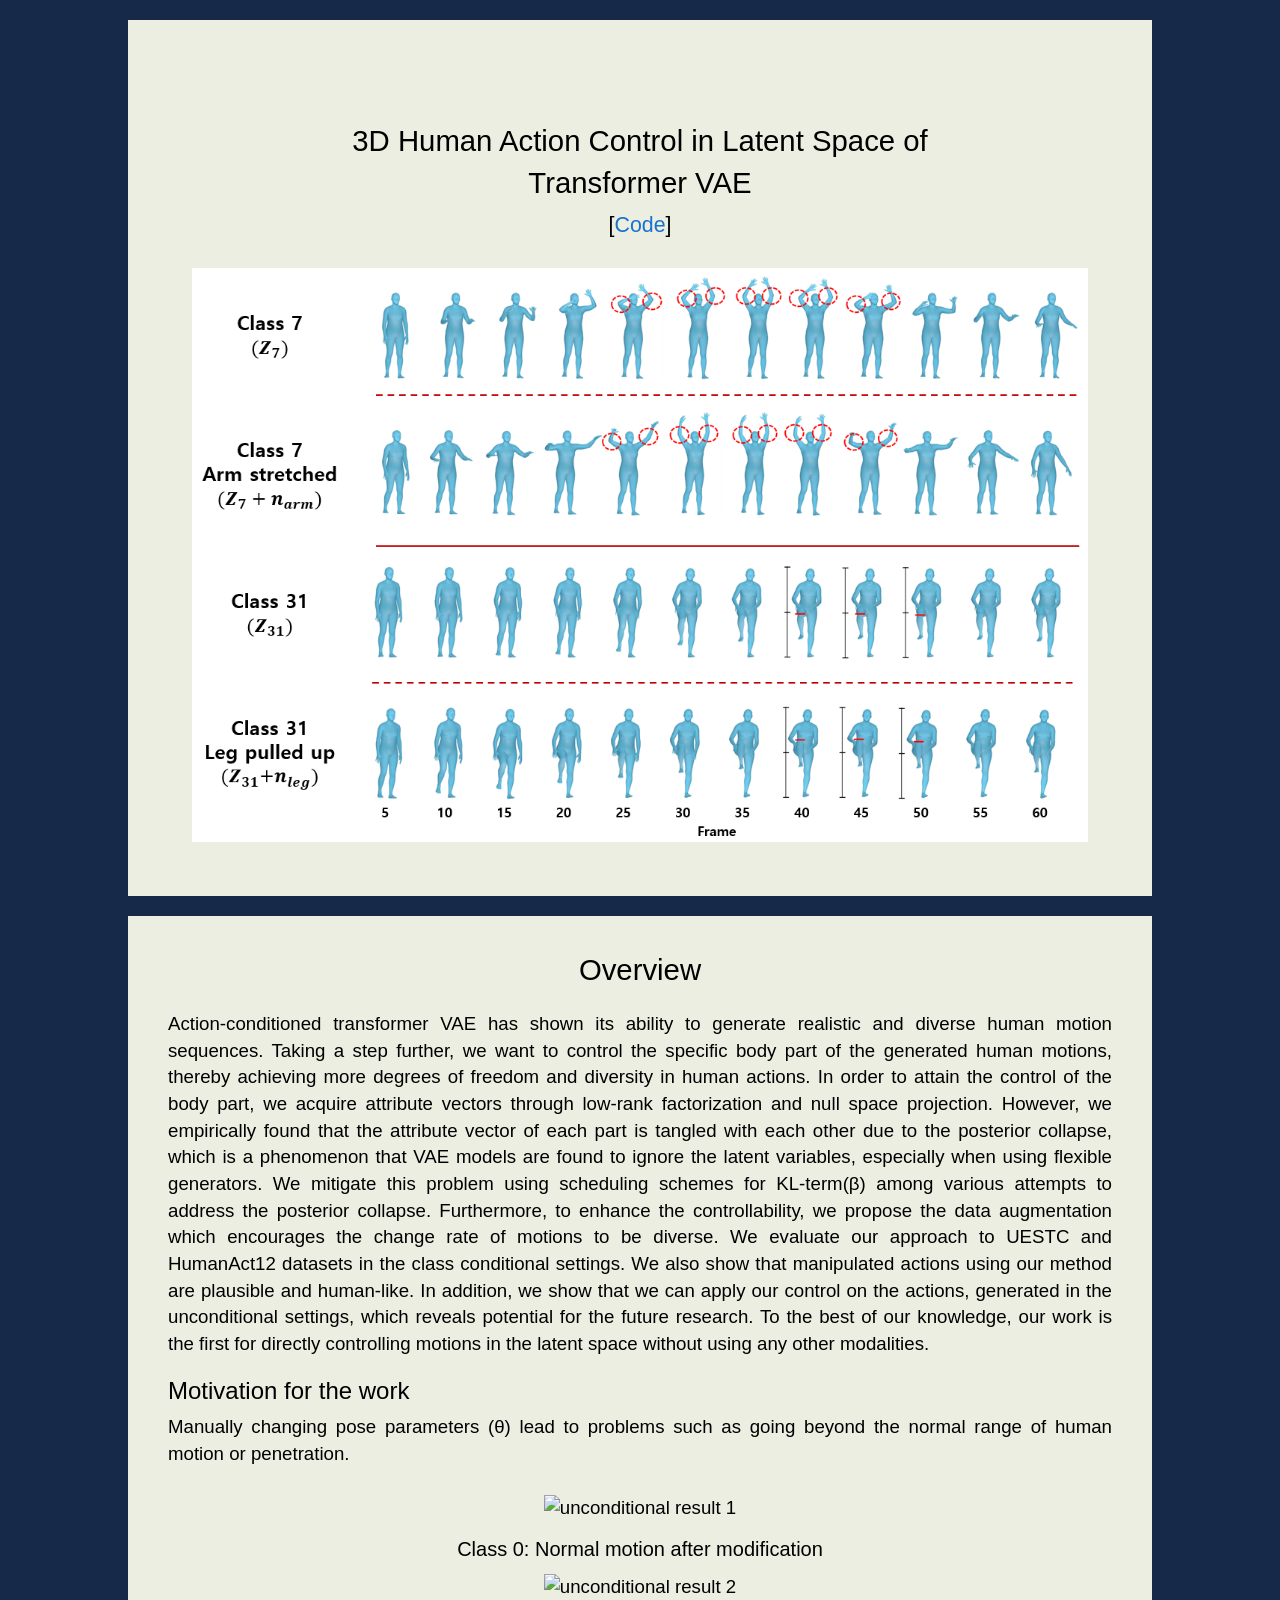
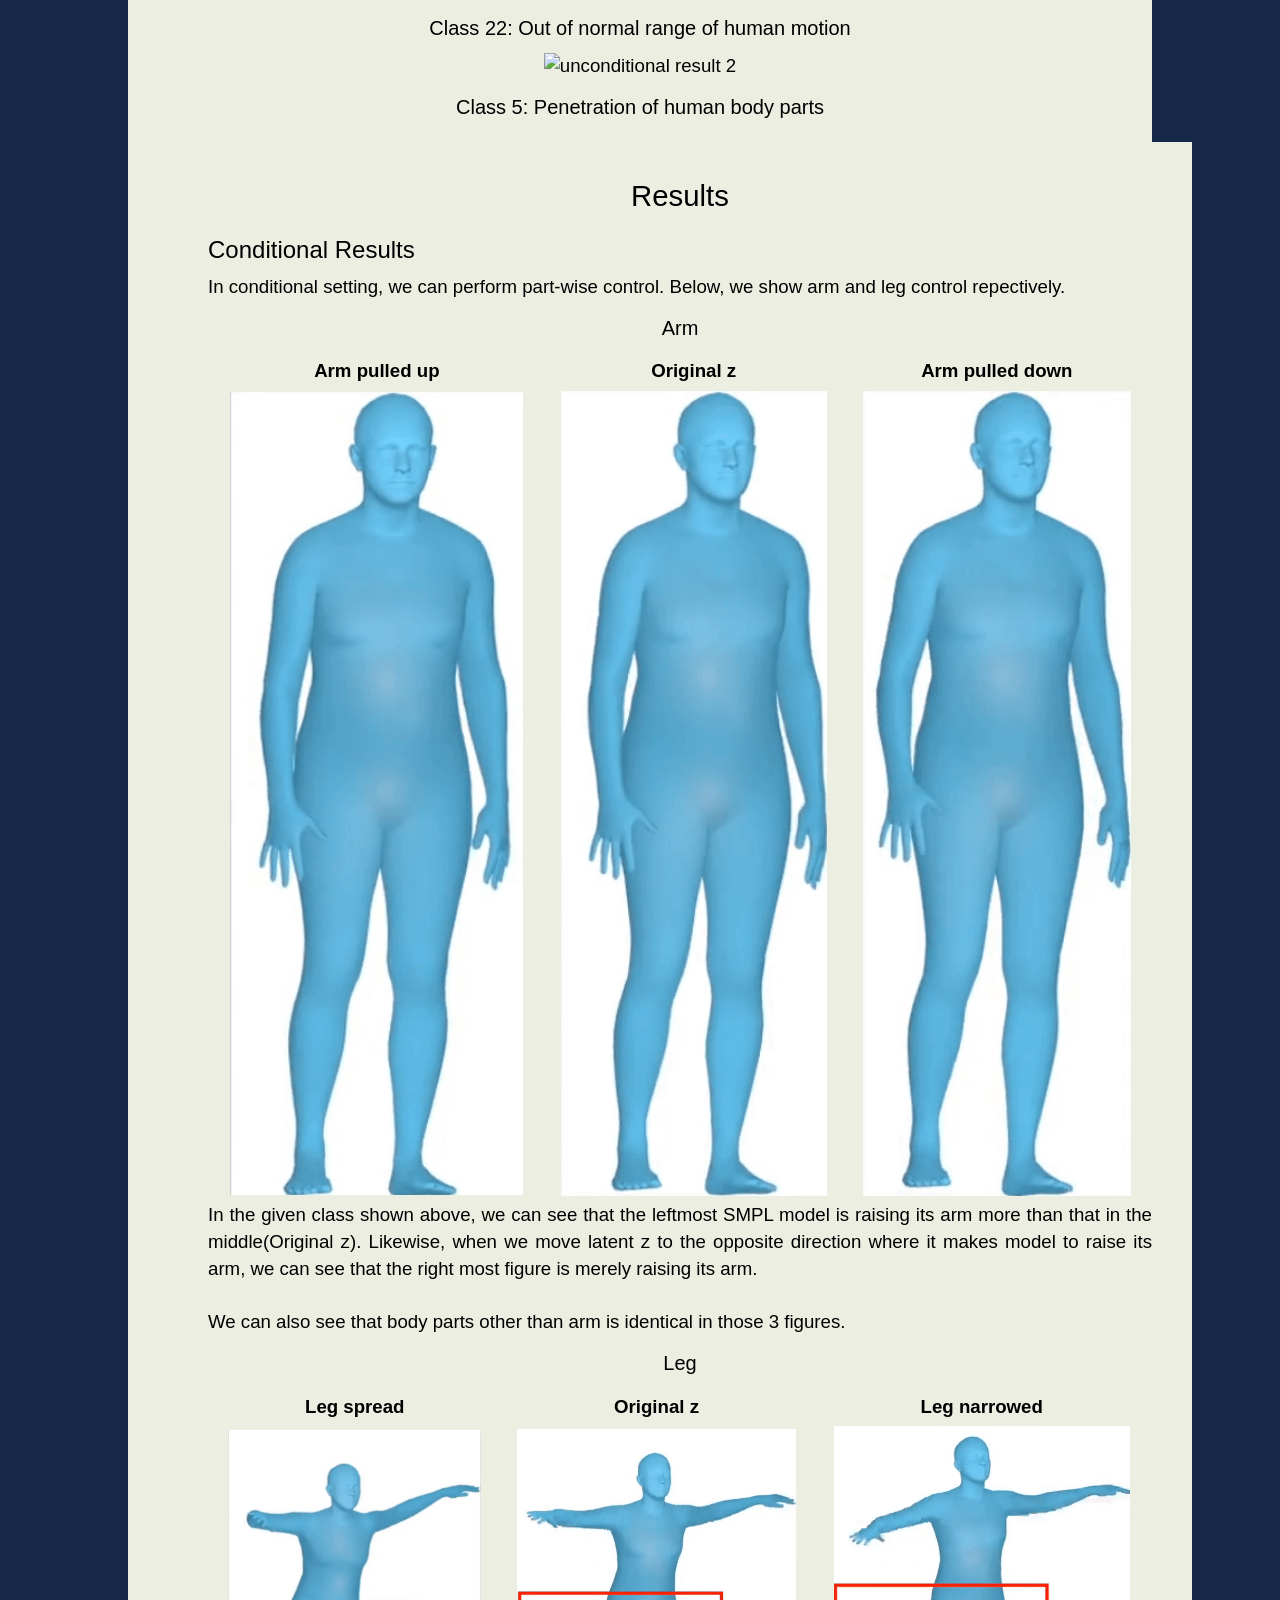
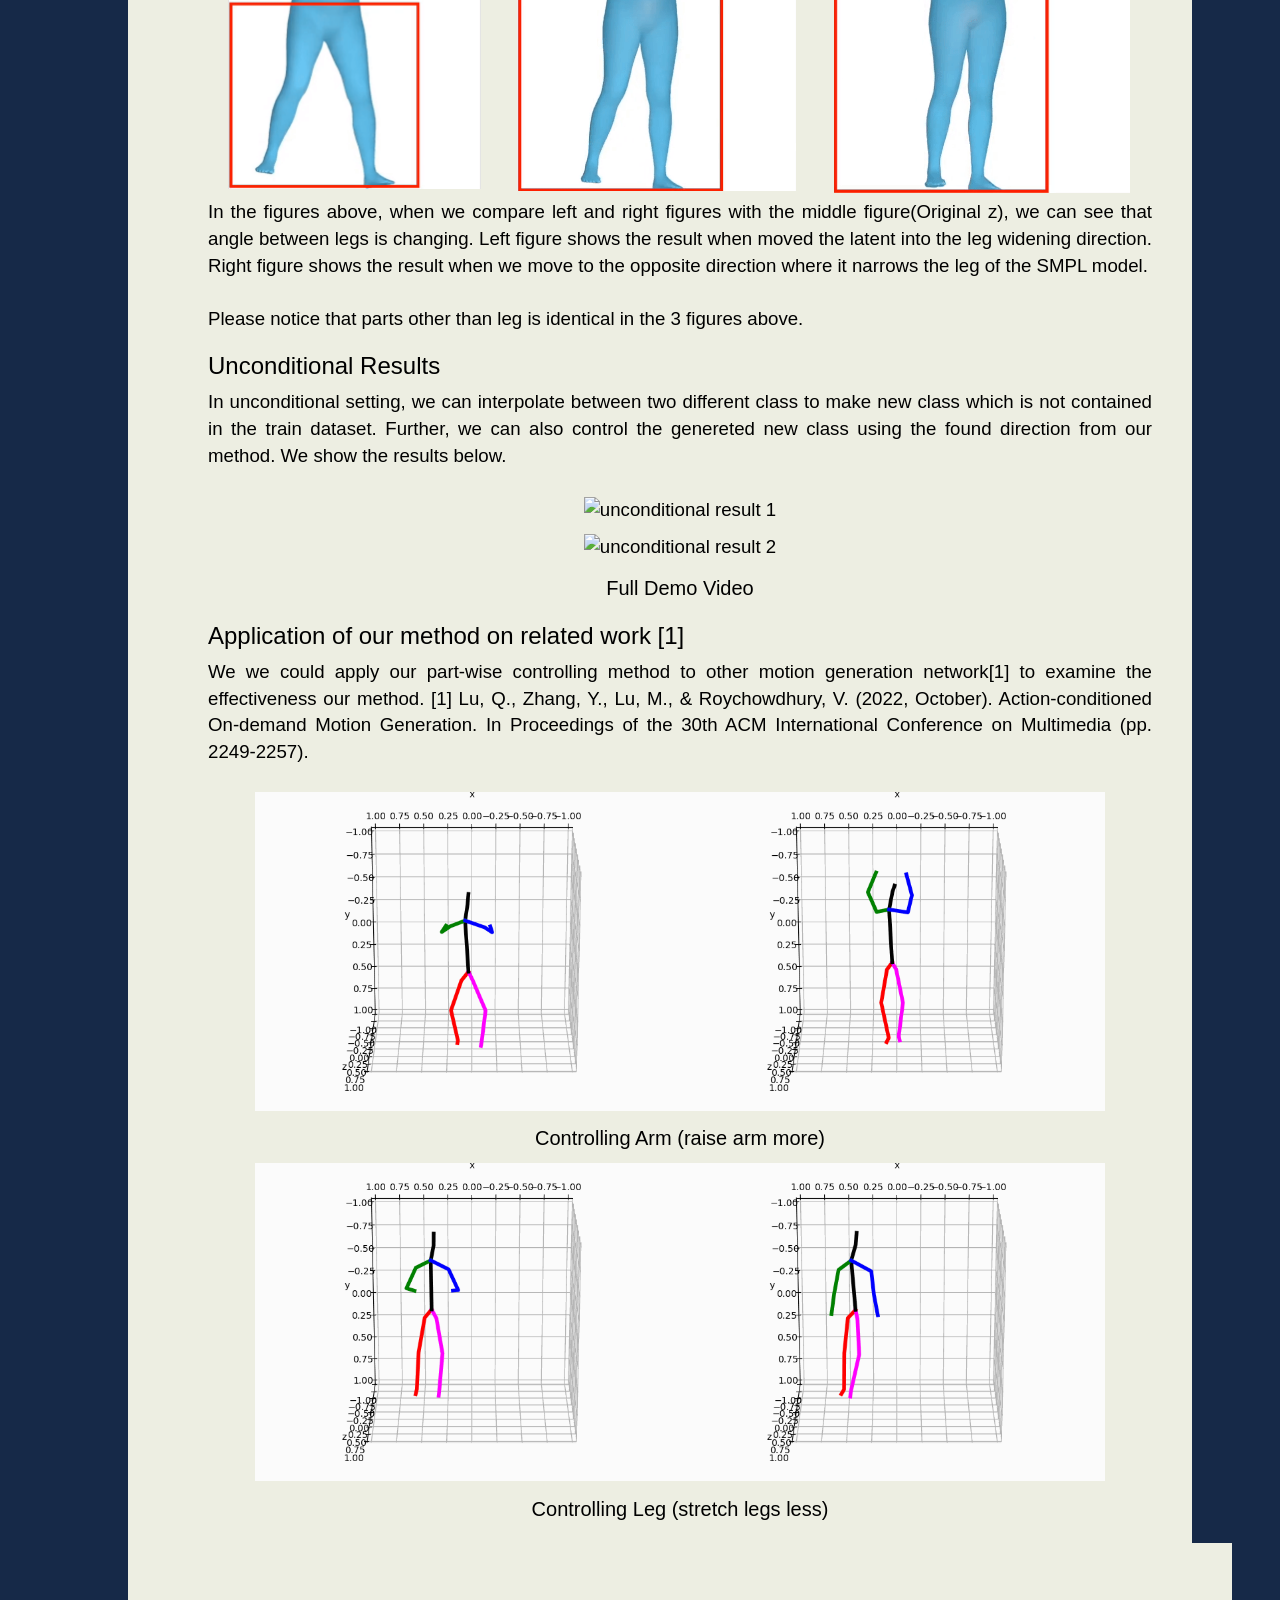
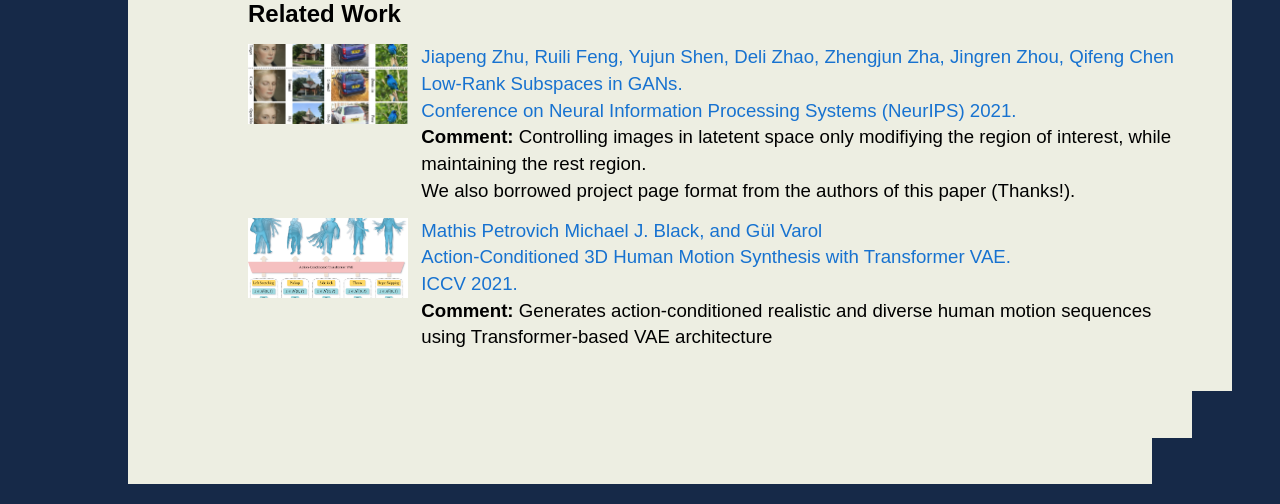
==== commit 54331cc5: "some changes" ====
--- a/docs/index.html
+++ b/docs/index.html
@@ -145,9 +145,14 @@
     
 
     <div class="body">
-      <h3> Application of our method on related work</h3>
+      <h3> Application of our method on related work [1]</h3>
       We we could apply our part-wise
-      controlling method to other motion generation networks to examine the effectiveness our method <br>
+      controlling method to other motion generation network[1] to examine the effectiveness our method.
+
+      
+      [1] Lu, Q., Zhang, Y., Lu, M., & Roychowdhury, V. (2022, October). Action-conditioned On-demand Motion Generation. In Proceedings of the 30th ACM International Conference on Multimedia (pp. 2249-2257).
+
+      <br>
       <br>
       <p style="text-align:center;"><img src="./assets/arm_ODMO.gif" alt = "unconditional result 1", width="90%"></p>
       <p style="margin-top: 10pt; text-align:center; font-size:20px">Controlling Arm (raise arm more)<p>
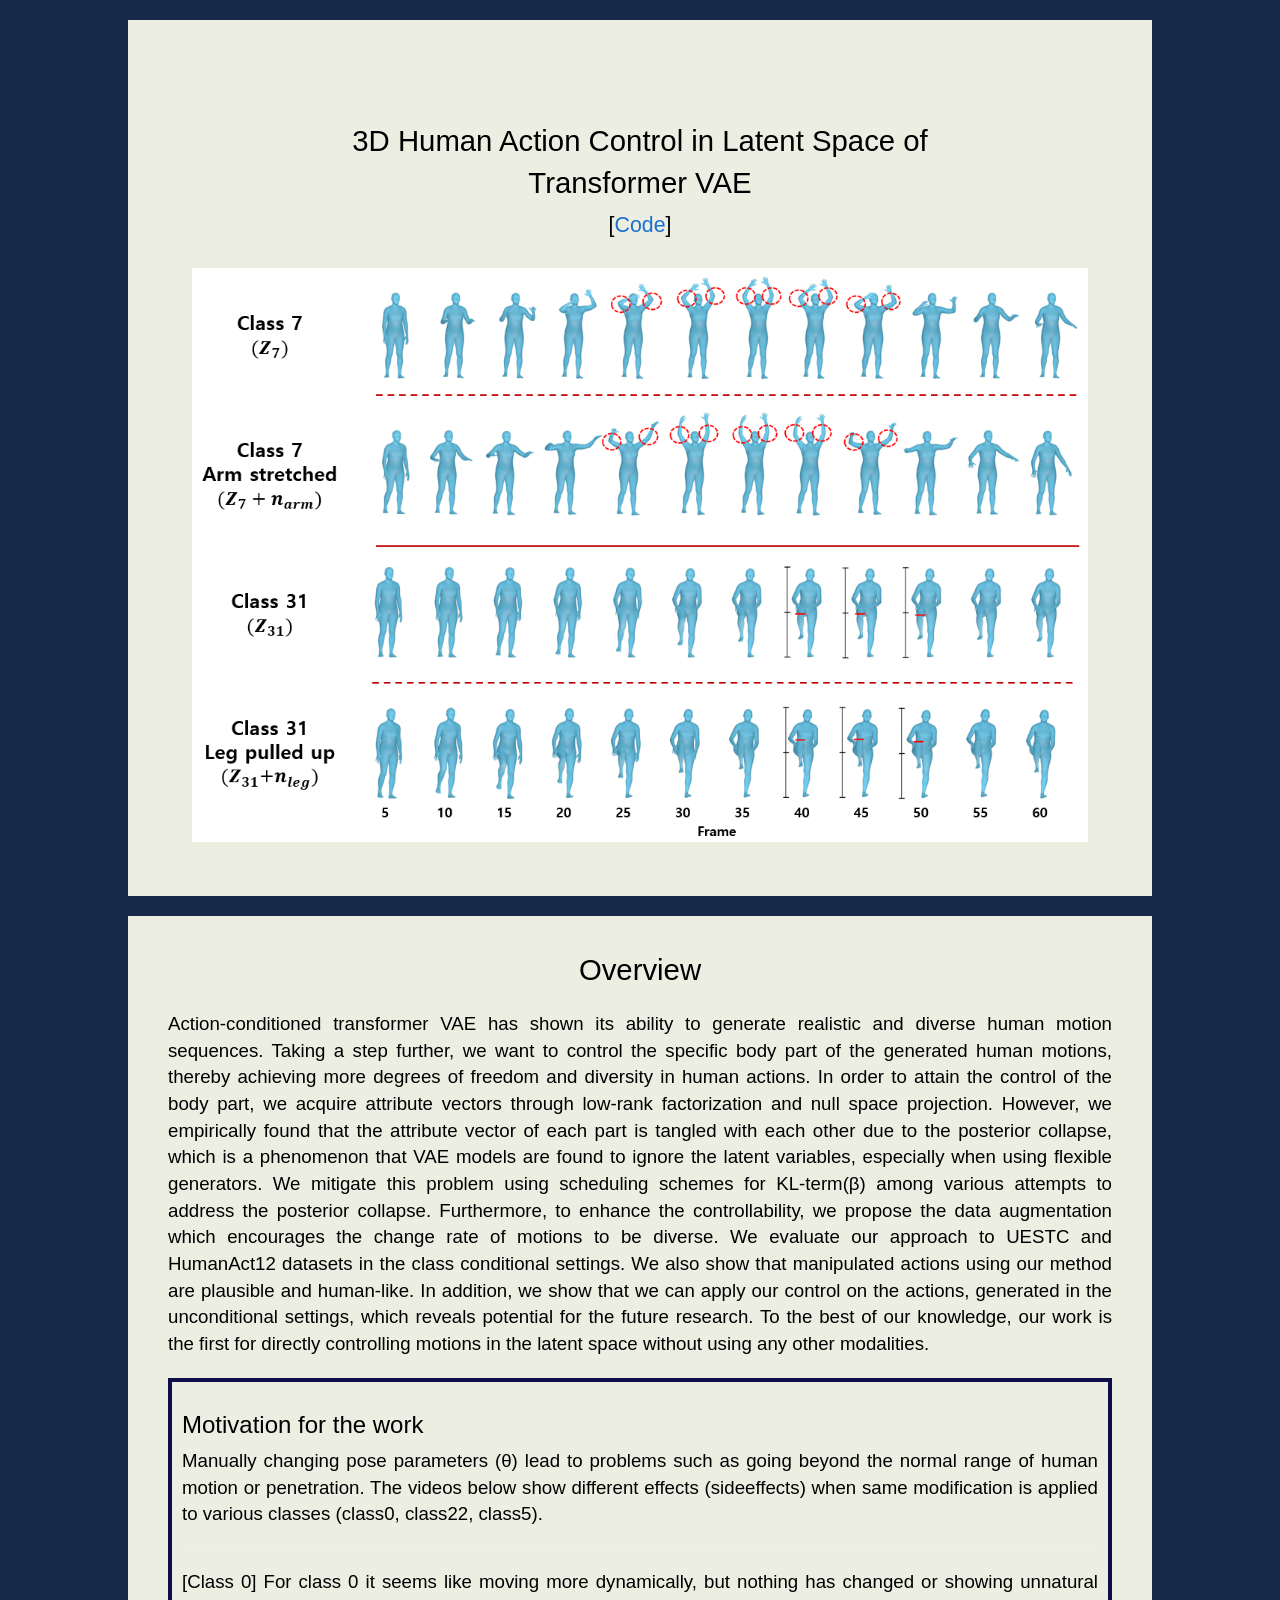
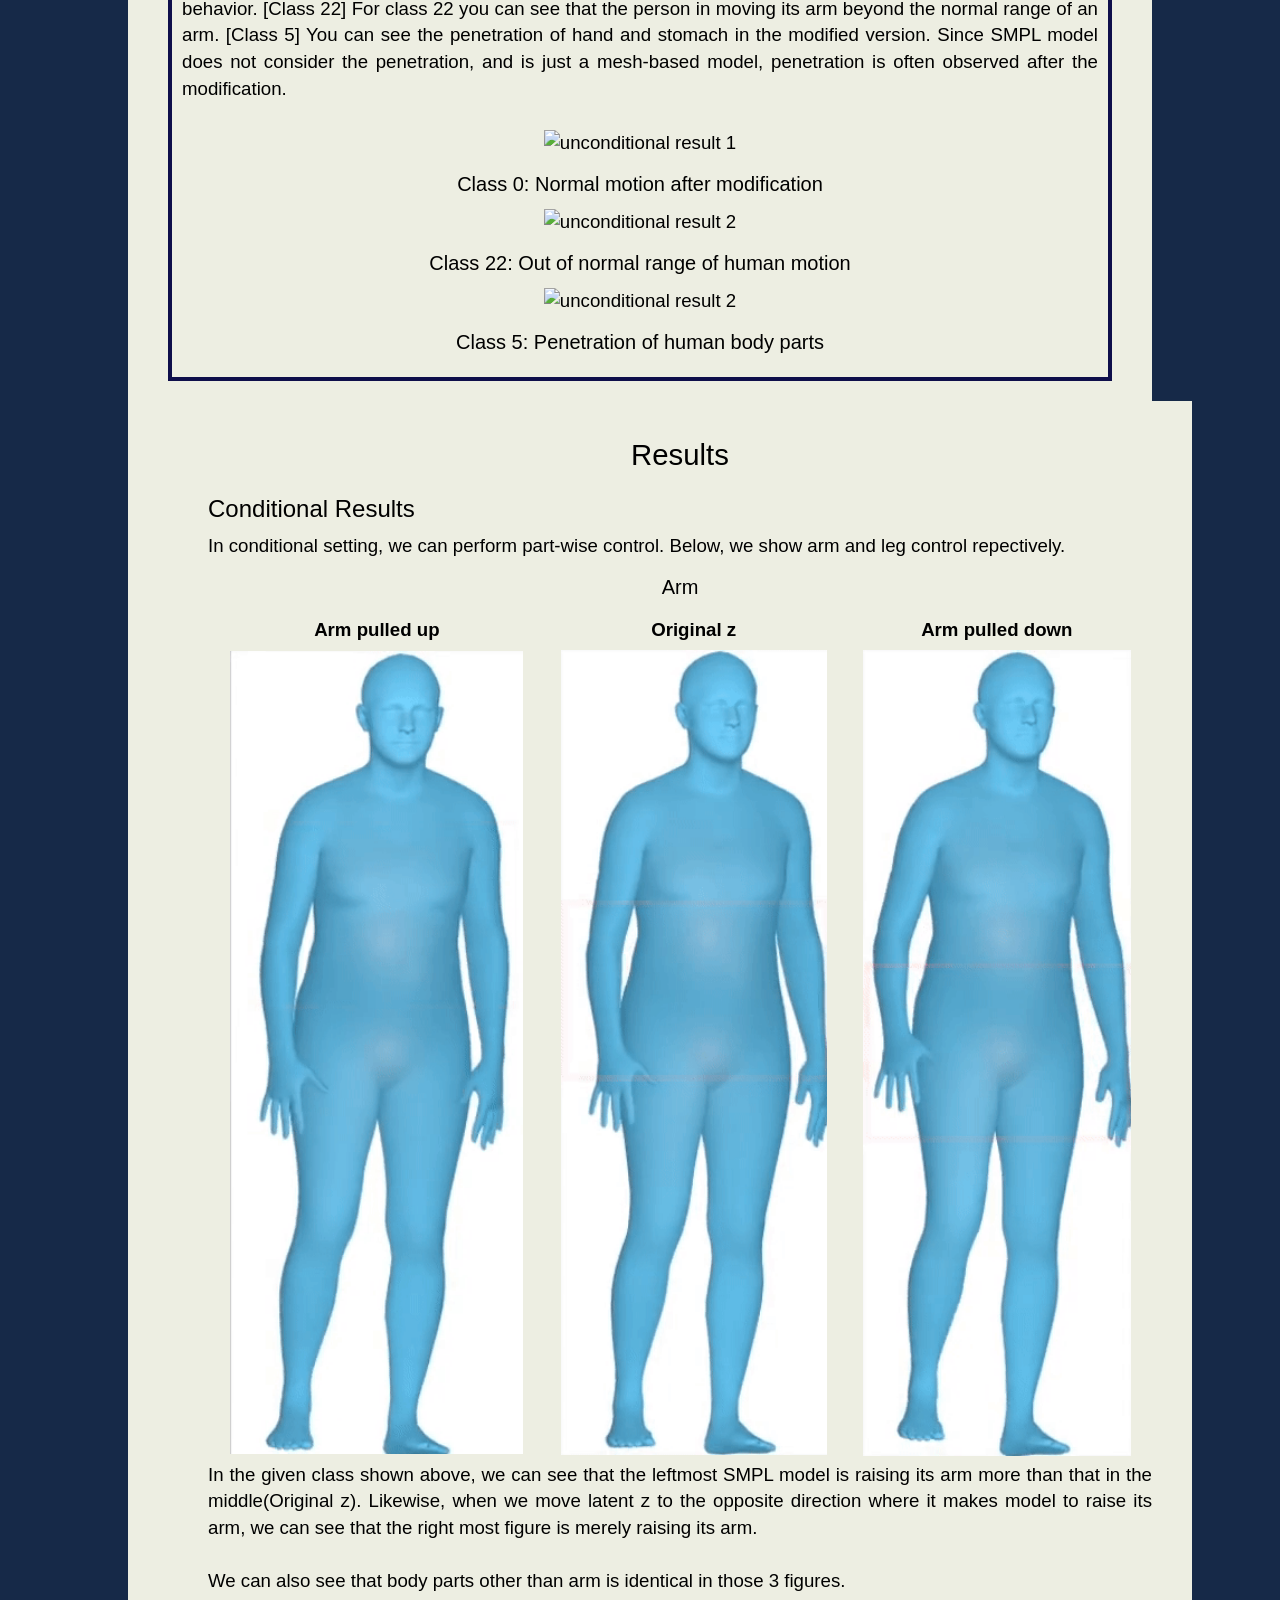
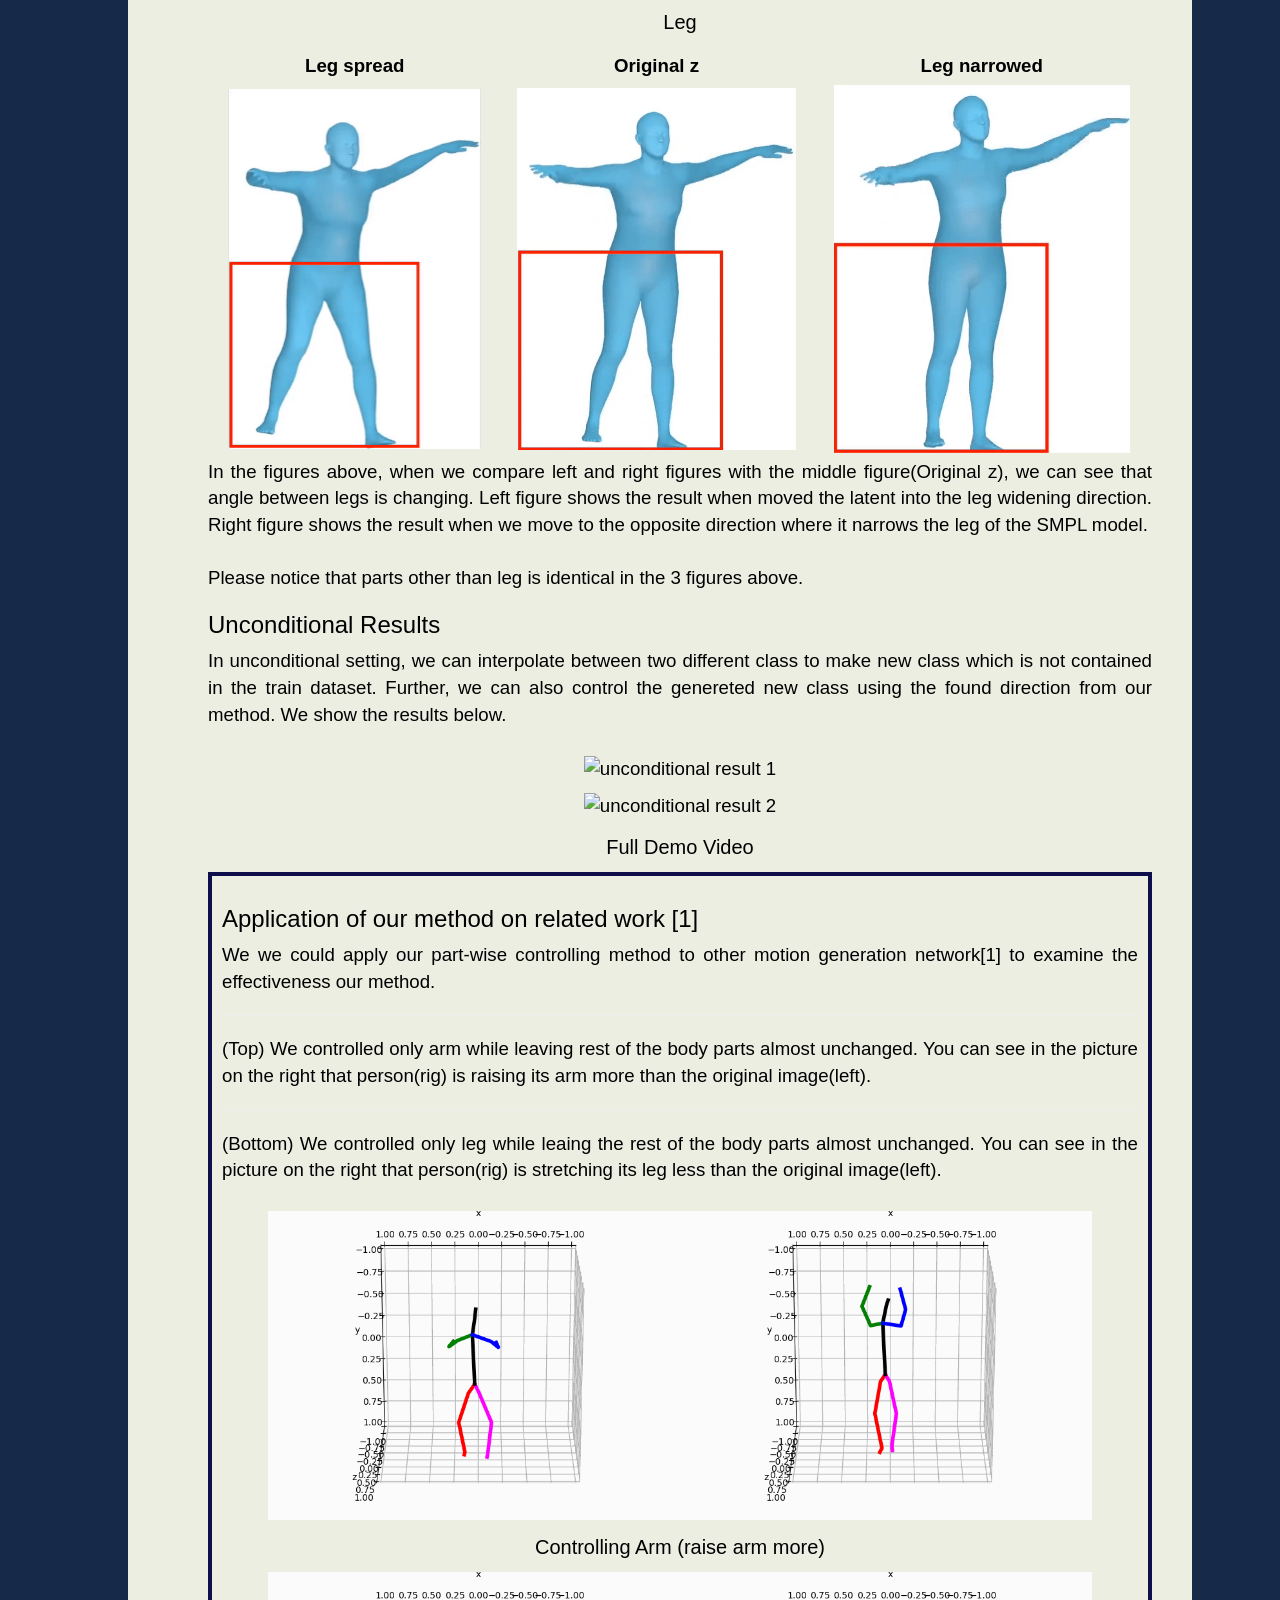
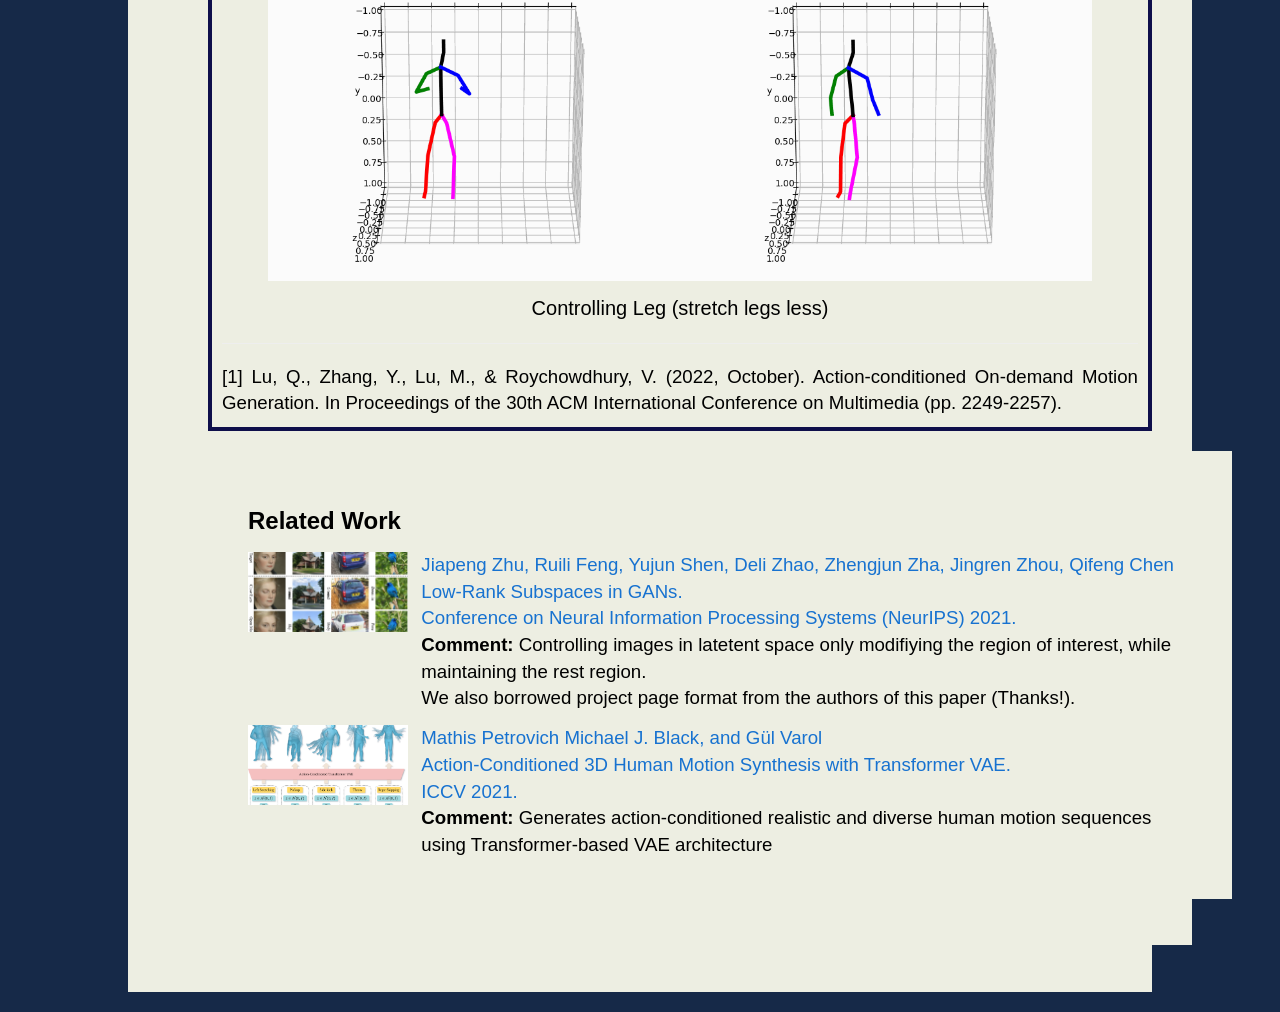
==== commit 5eb37a76: "explanation added to proj. page" ====
--- a/docs/index.html
+++ b/docs/index.html
@@ -69,13 +69,23 @@
     To the best of our knowledge, our work is the first for directly controlling motions in the latent space without using any other modalities.
   </div>
 
-  <div class="body">
+  <div class="body",
+  style="border: 4px solid rgb(14, 14, 74); padding: 10px;">
       <h3> Motivation for the work</h3>
       Manually changing pose parameters (&theta;) lead to problems such as going beyond the normal range of human motion 
-      or penetration. <br>
+      or penetration. 
+      The videos below show different effects (sideeffects) when same modification is applied to various classes (class0, class22, class5).
+
+
+      <hr>
+      [Class 0] For class 0 it seems like moving more dynamically, but nothing has changed or showing unnatural behavior.
+      [Class 22] For class 22 you can see that the person in moving its arm beyond the normal range of an arm. 
+      [Class 5] You can see the penetration of hand and stomach in the modified version. Since SMPL model does not consider the penetration, and is just a mesh-based model, penetration is often observed after the modification. 
+      <br>
       <br>
       <p style="text-align:center;"><img src="./assets/class0_ss.gif" alt = "unconditional result 1", width="80%", height="50%"></p>
       <p style="margin-top: 10pt; text-align:center; font-size:20px">Class 0: Normal motion after modification<p>
+      
       <p style="text-align:center;"><img src="./assets/class22_ss.gif" alt = "unconditional result 2", width="80%"></p>
       <p style="margin-top: 10pt; text-align:center; font-size:20px">Class 22: Out of normal range of human motion<p></p>
       <p style="text-align:center;"><img src="./assets/class5_ss.gif" alt = "unconditional result 2", width="80%" ></p>
@@ -144,13 +154,17 @@
     <p style="margin-top: 10pt; text-align:center; font-size:20px">Full Demo Video<p>
     
 
-    <div class="body">
+    <div class="body"
+    style="border: 4px solid rgb(14, 14, 74); padding: 10px;">
+      
       <h3> Application of our method on related work [1]</h3>
       We we could apply our part-wise
-      controlling method to other motion generation network[1] to examine the effectiveness our method.
-
-      
-      [1] Lu, Q., Zhang, Y., Lu, M., & Roychowdhury, V. (2022, October). Action-conditioned On-demand Motion Generation. In Proceedings of the 30th ACM International Conference on Multimedia (pp. 2249-2257).
+      controlling method to other motion generation network[1] to examine the effectiveness our method. 
+      <hr>
+      (Top) We controlled only arm while leaving rest of the body parts almost unchanged. You can see in the picture on the right that person(rig) is raising its arm more than the original image(left).
+      <hr>
+      (Bottom) We controlled only leg while leaing the rest of the body parts almost unchanged. You can see in the picture on the right that person(rig) is stretching its leg less than the original image(left).
+      
 
       <br>
       <br>
@@ -158,7 +172,8 @@
       <p style="margin-top: 10pt; text-align:center; font-size:20px">Controlling Arm (raise arm more)<p>
       <p style="text-align:center;"><img src="./assets/leg_ODMO.gif" alt = "unconditional result 2", width="90%"></p>
       <p style="margin-top: 10pt; text-align:center; font-size:20px">Controlling Leg (stretch legs less)<p>
-      
+        <hr>
+        [1] Lu, Q., Zhang, Y., Lu, M., & Roychowdhury, V. (2022, October). Action-conditioned On-demand Motion Generation. In Proceedings of the 30th ACM International Conference on Multimedia (pp. 2249-2257).
   
   
    
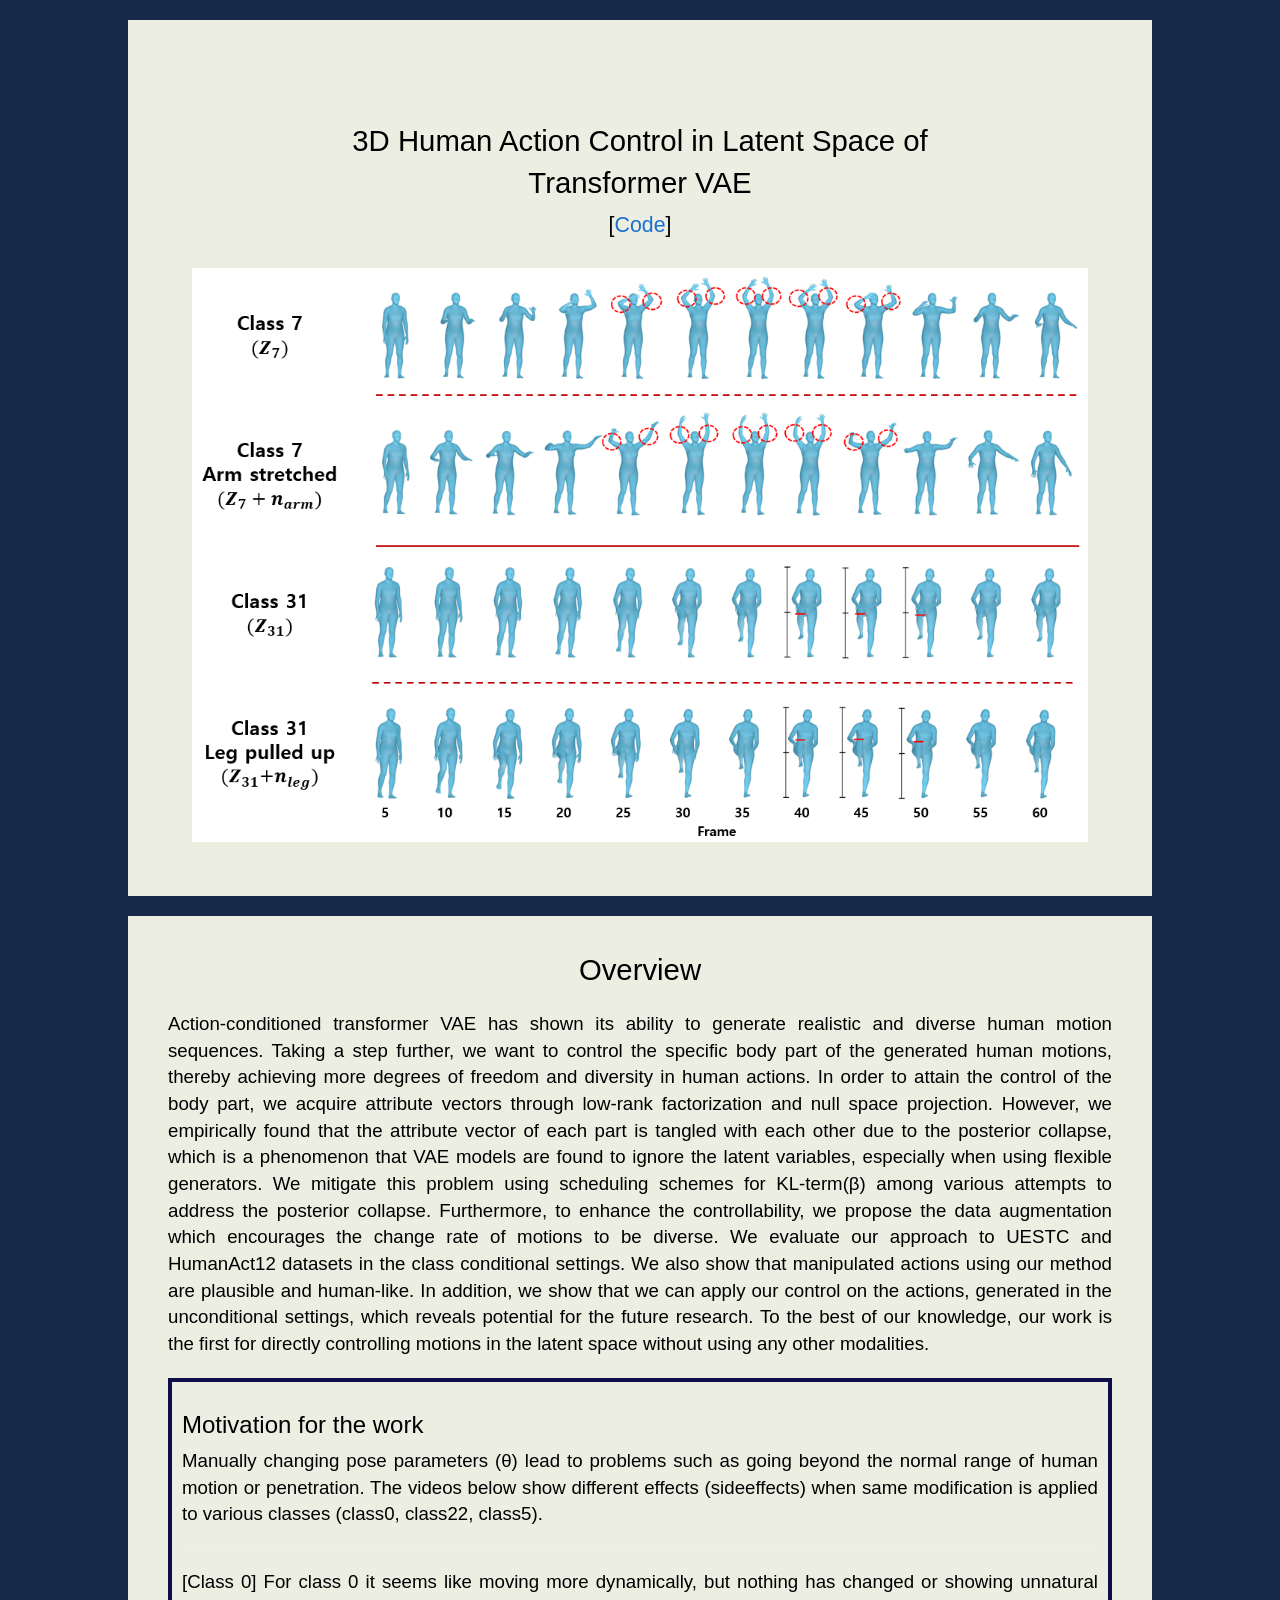
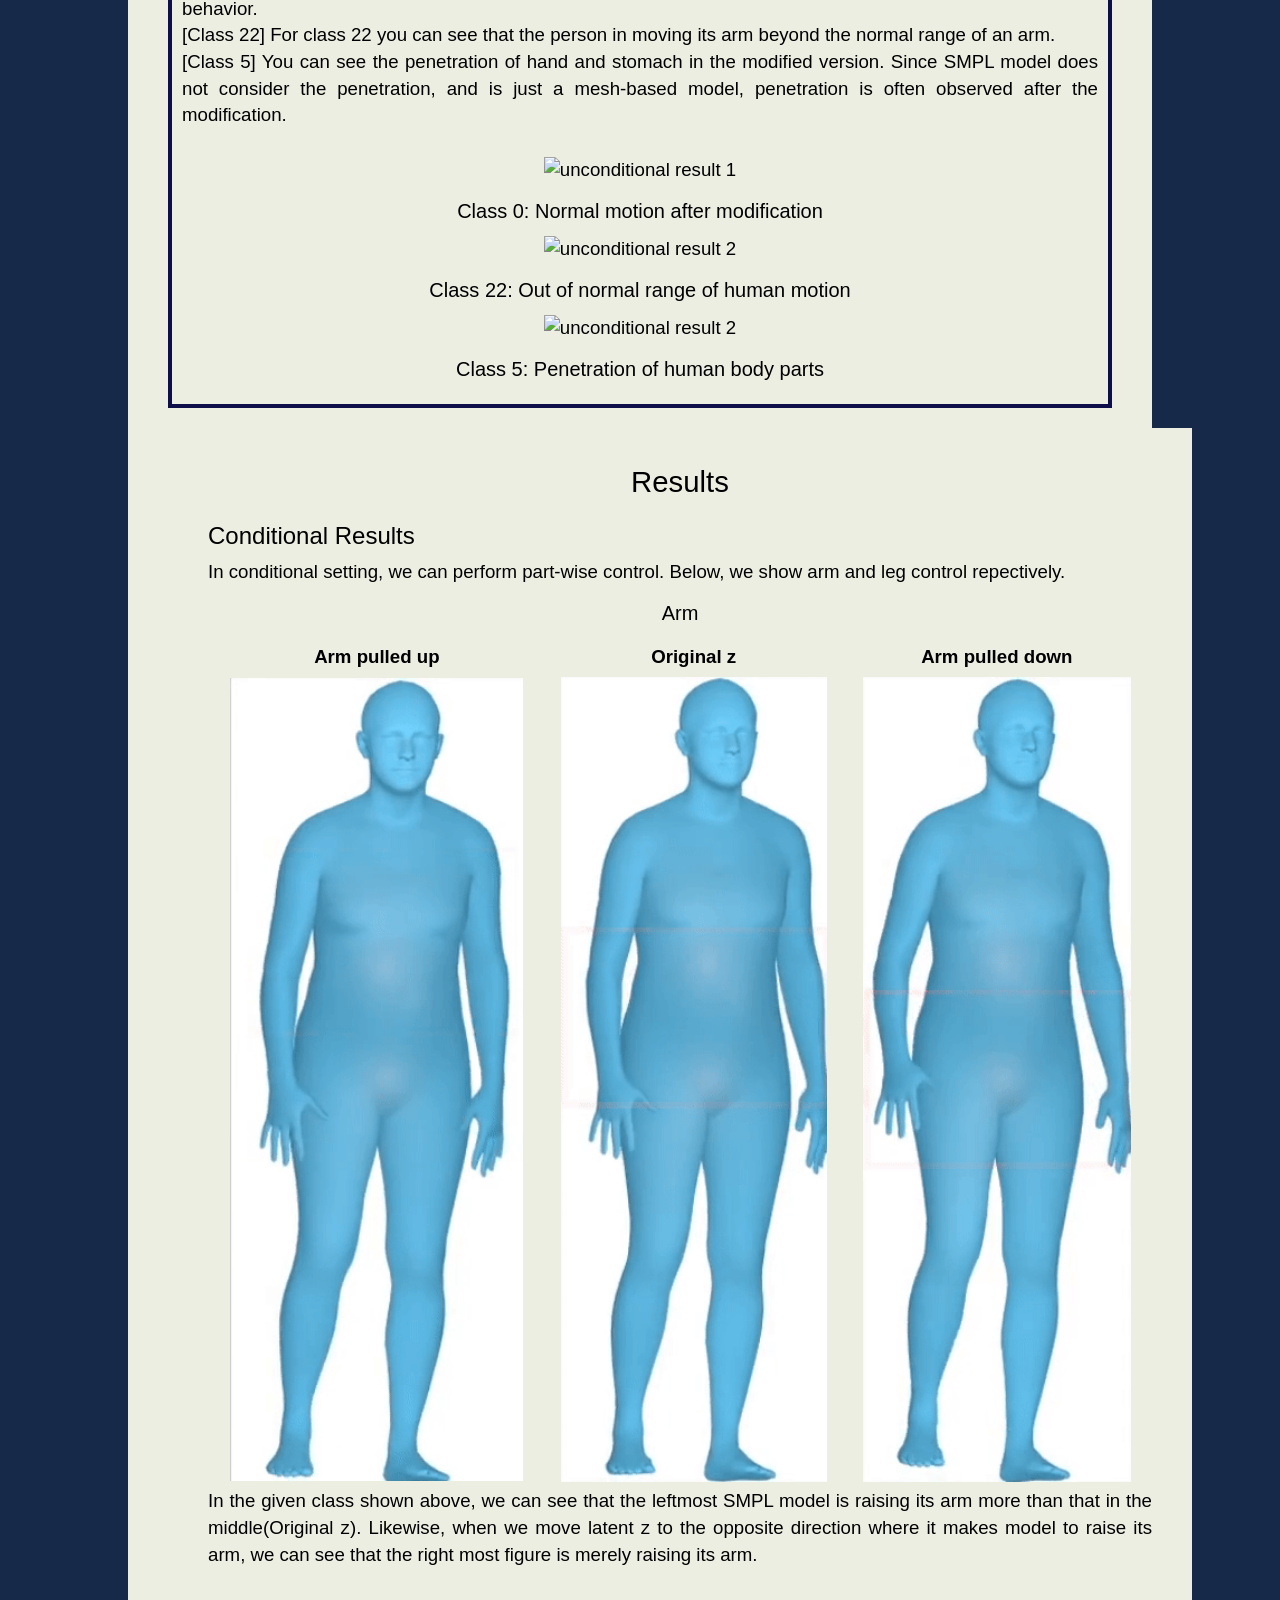
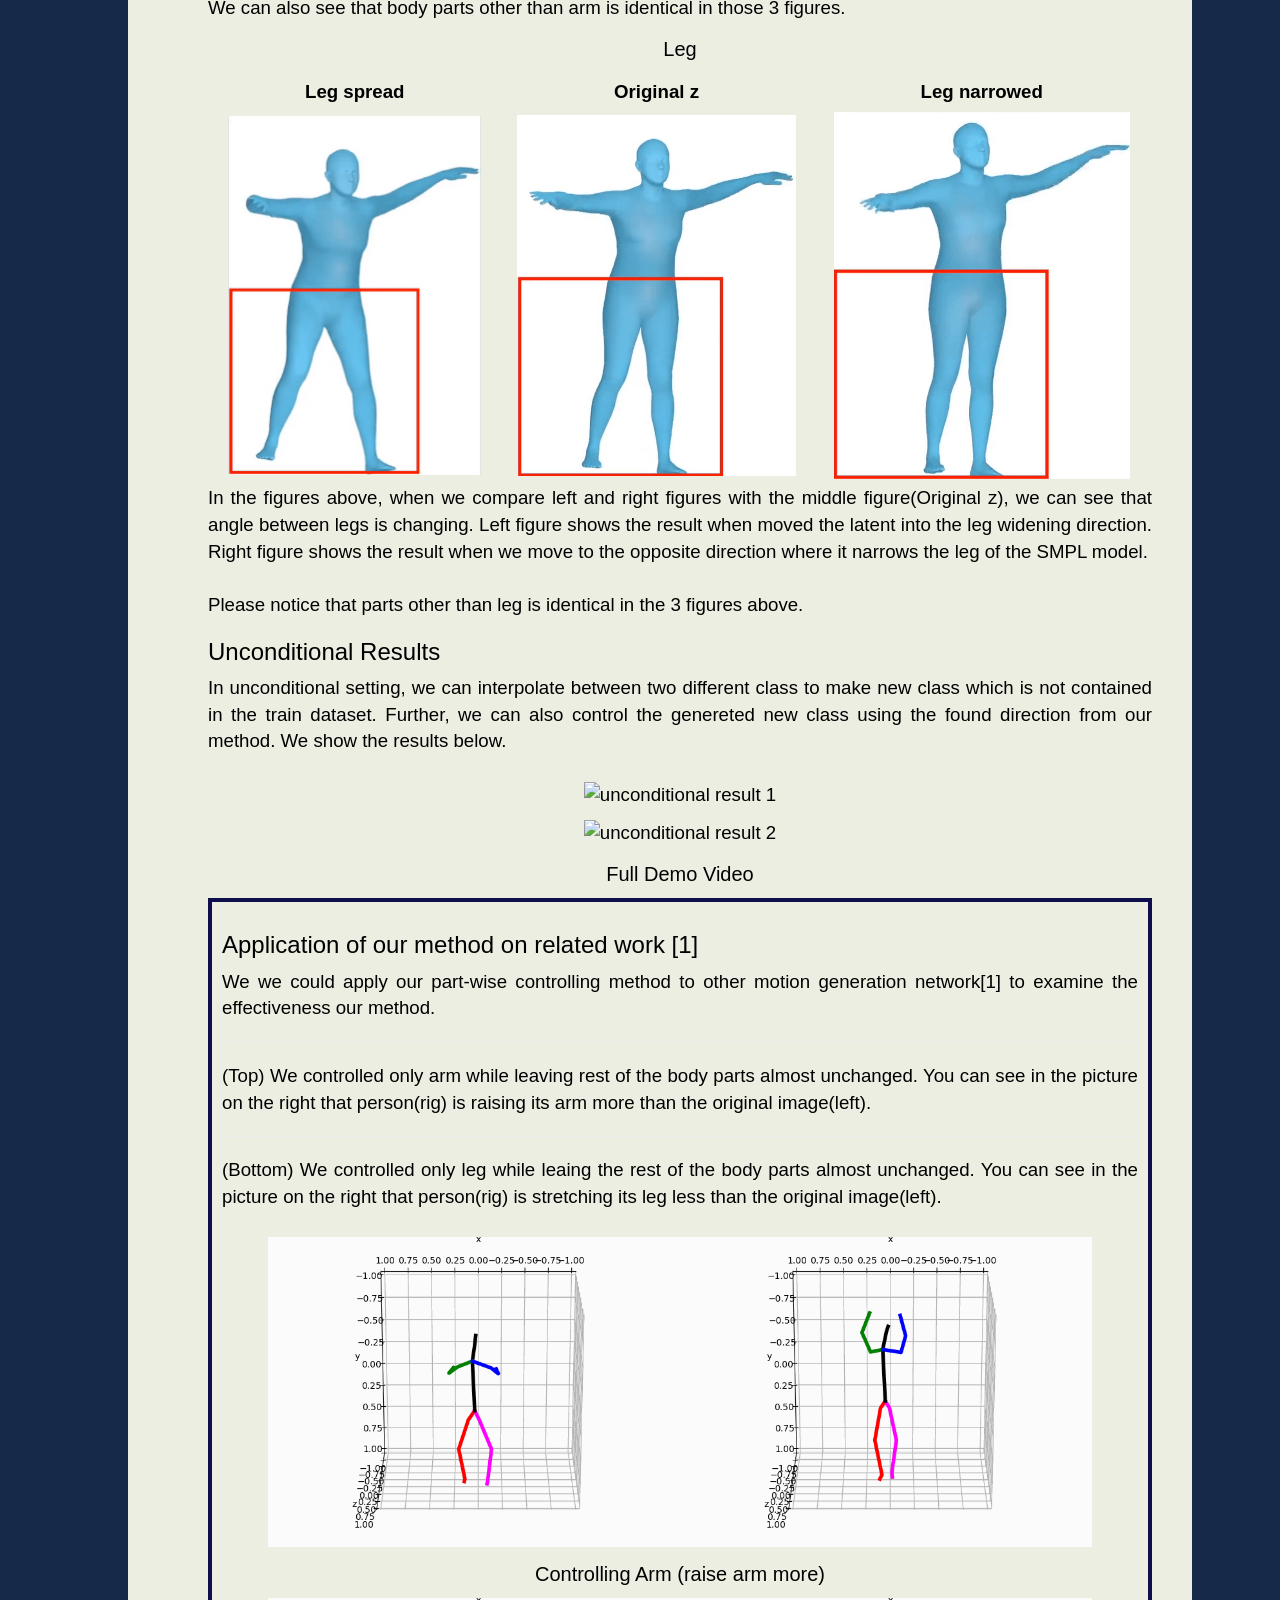
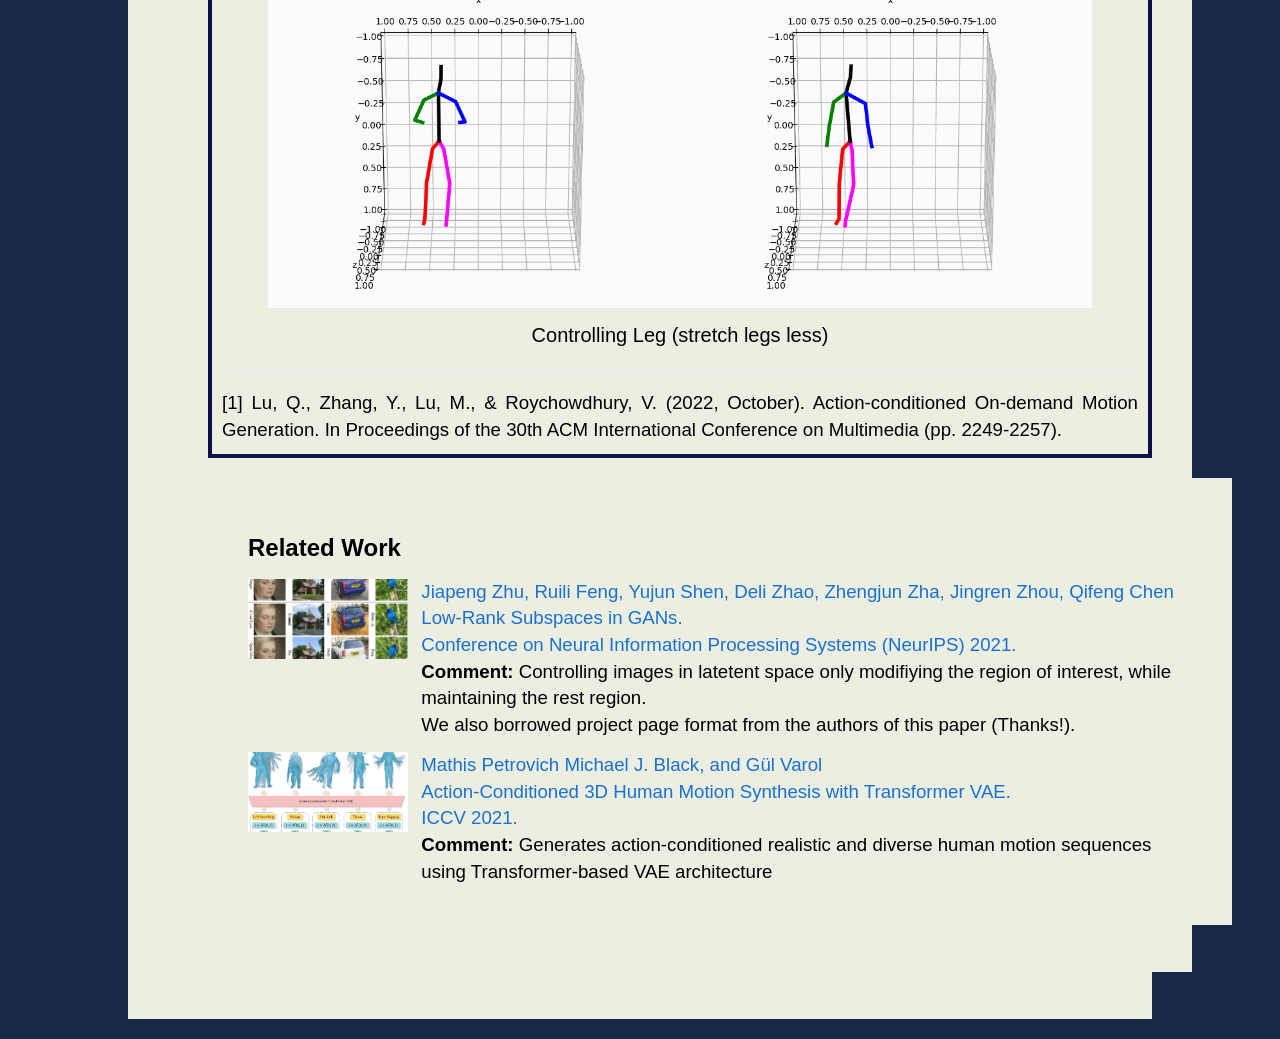
==== commit 2d993442: "readability" ====
--- a/docs/index.html
+++ b/docs/index.html
@@ -78,8 +78,8 @@
 
 
       <hr>
-      [Class 0] For class 0 it seems like moving more dynamically, but nothing has changed or showing unnatural behavior.
-      [Class 22] For class 22 you can see that the person in moving its arm beyond the normal range of an arm. 
+      [Class 0] For class 0 it seems like moving more dynamically, but nothing has changed or showing unnatural behavior. <br>
+      [Class 22] For class 22 you can see that the person in moving its arm beyond the normal range of an arm. <br>
       [Class 5] You can see the penetration of hand and stomach in the modified version. Since SMPL model does not consider the penetration, and is just a mesh-based model, penetration is often observed after the modification. 
       <br>
       <br>
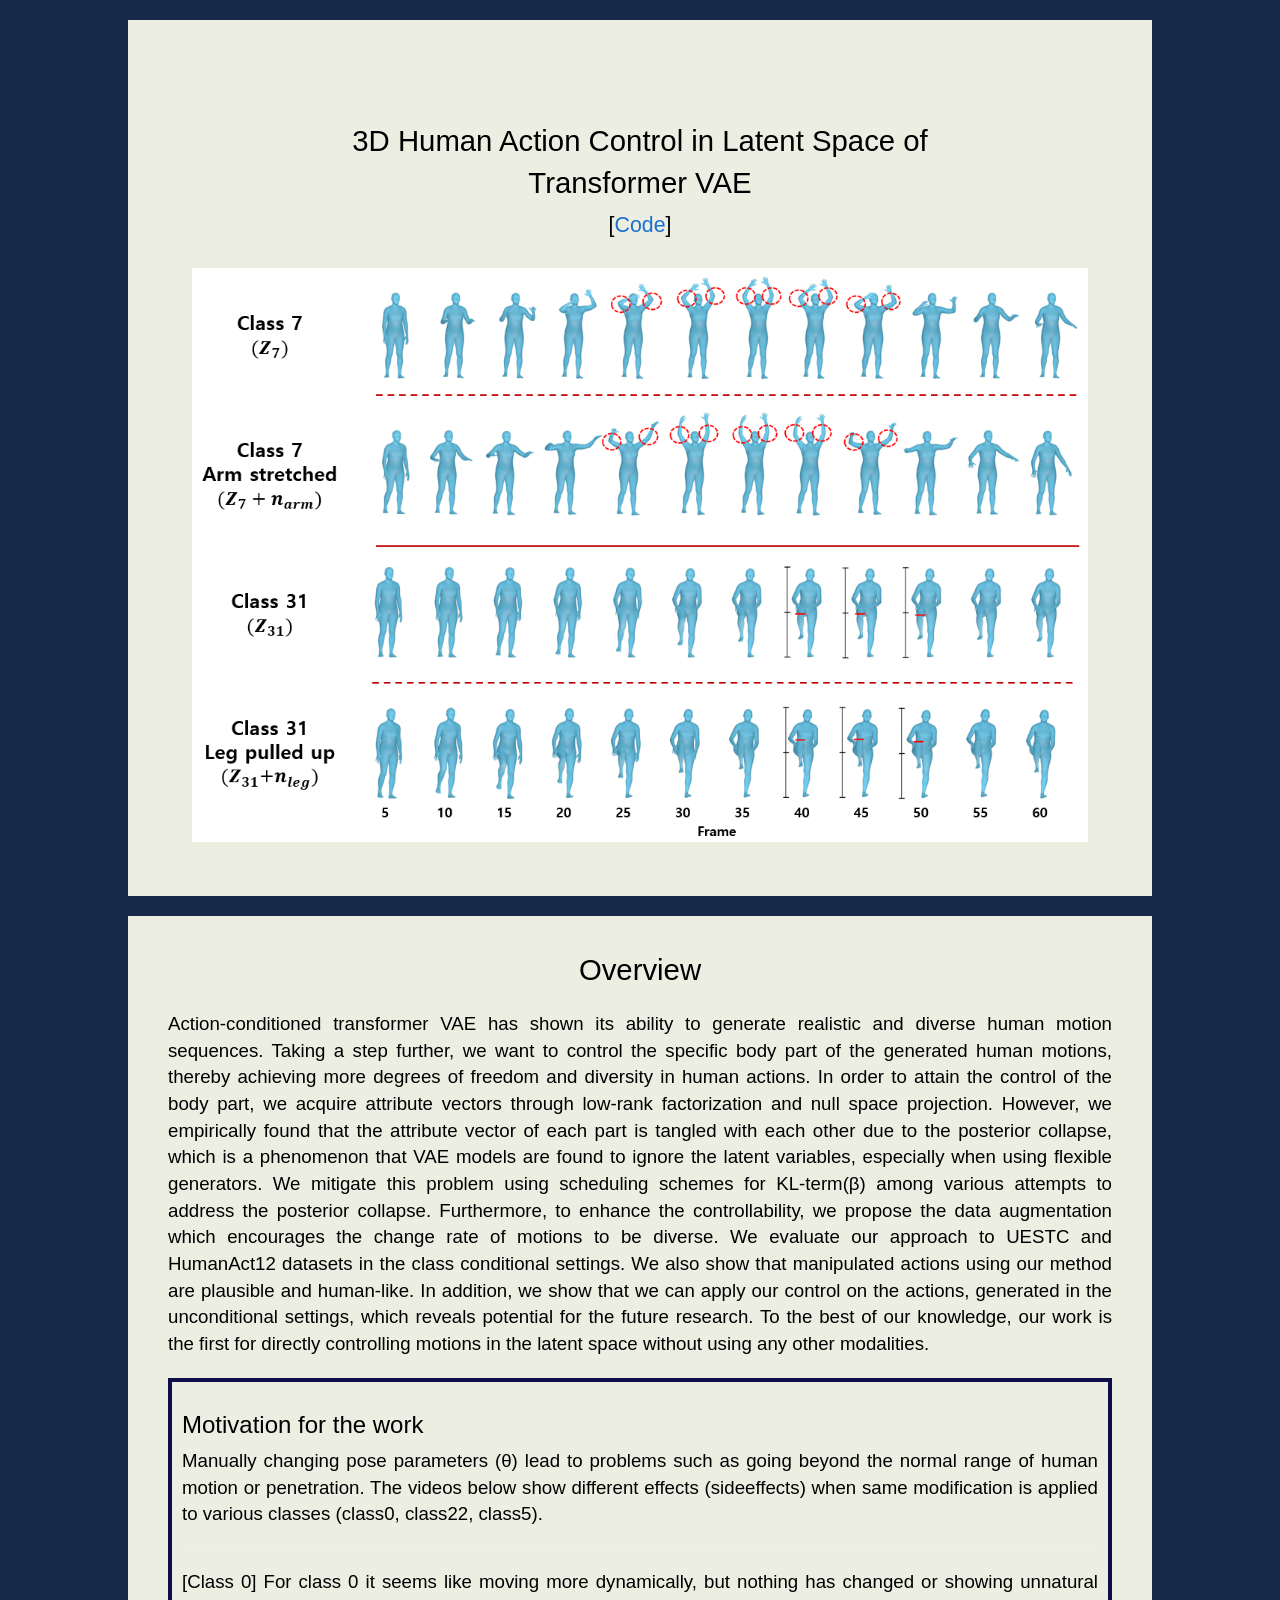
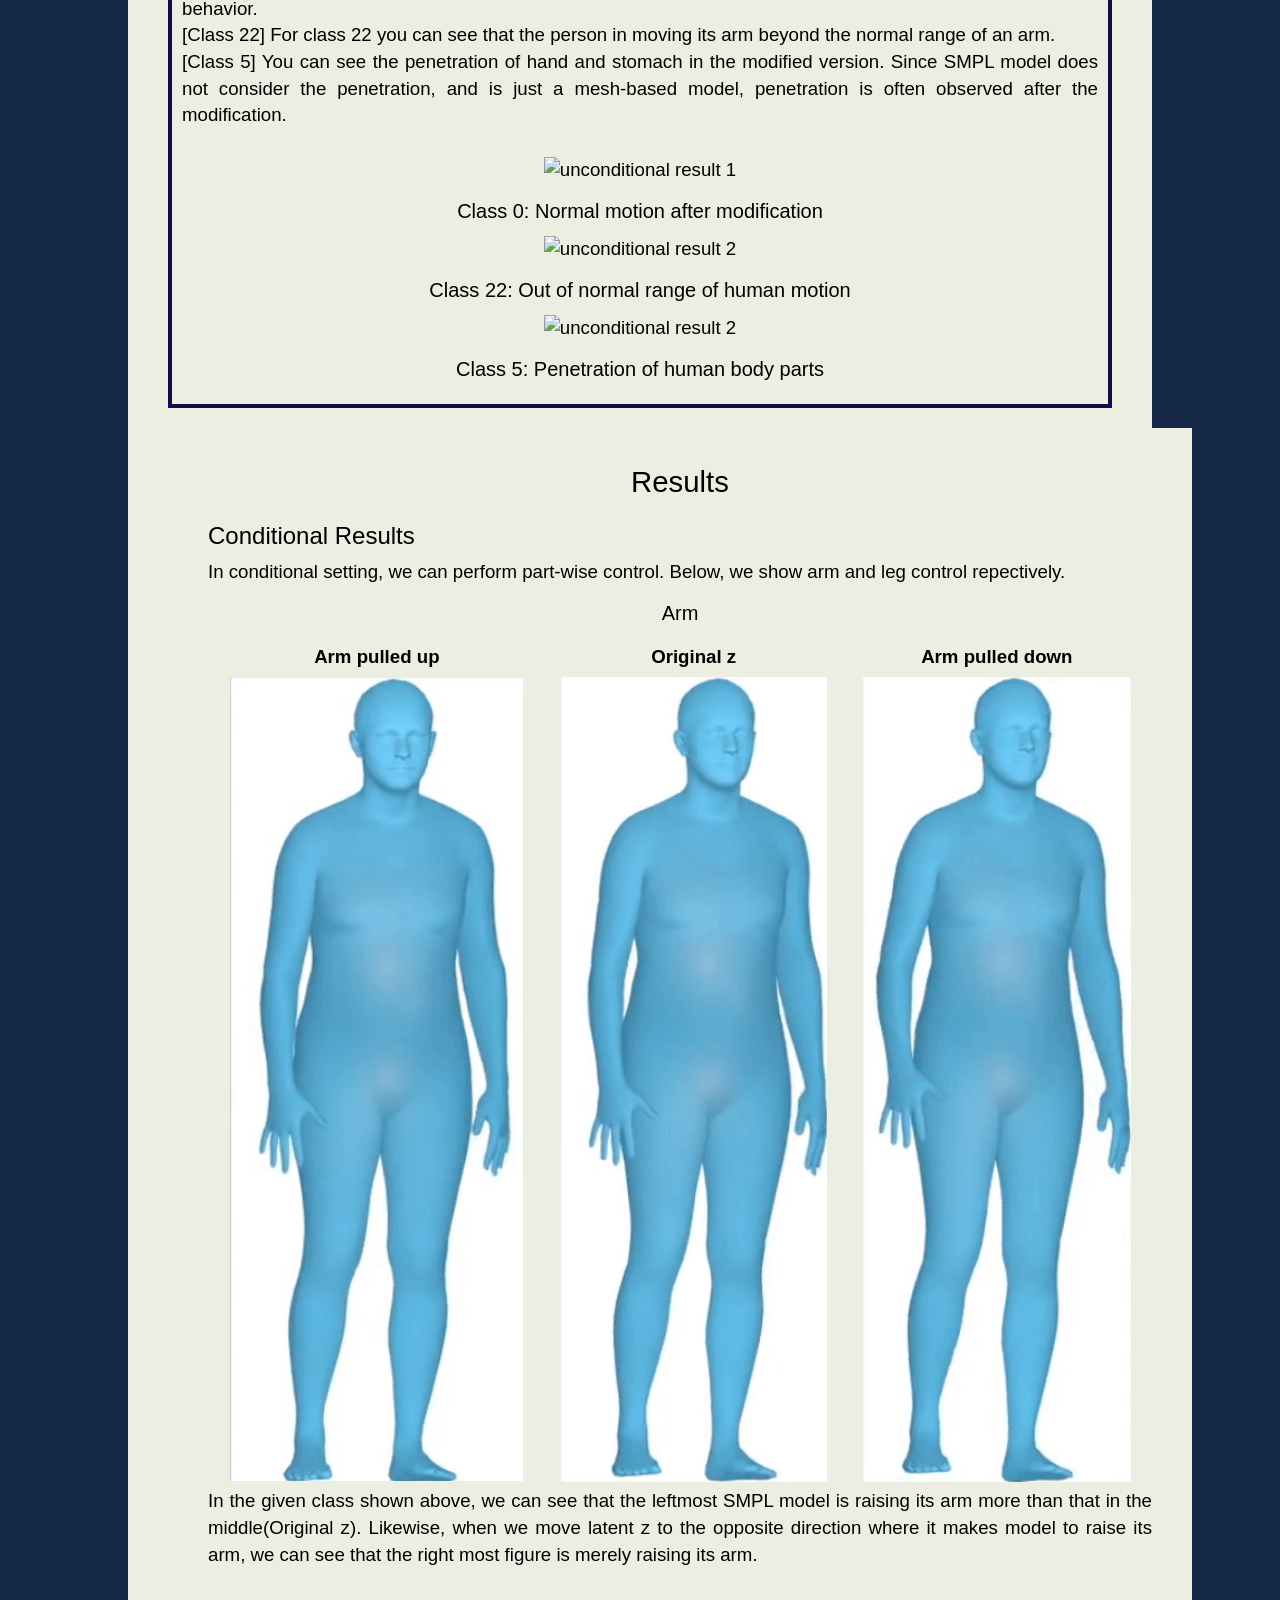
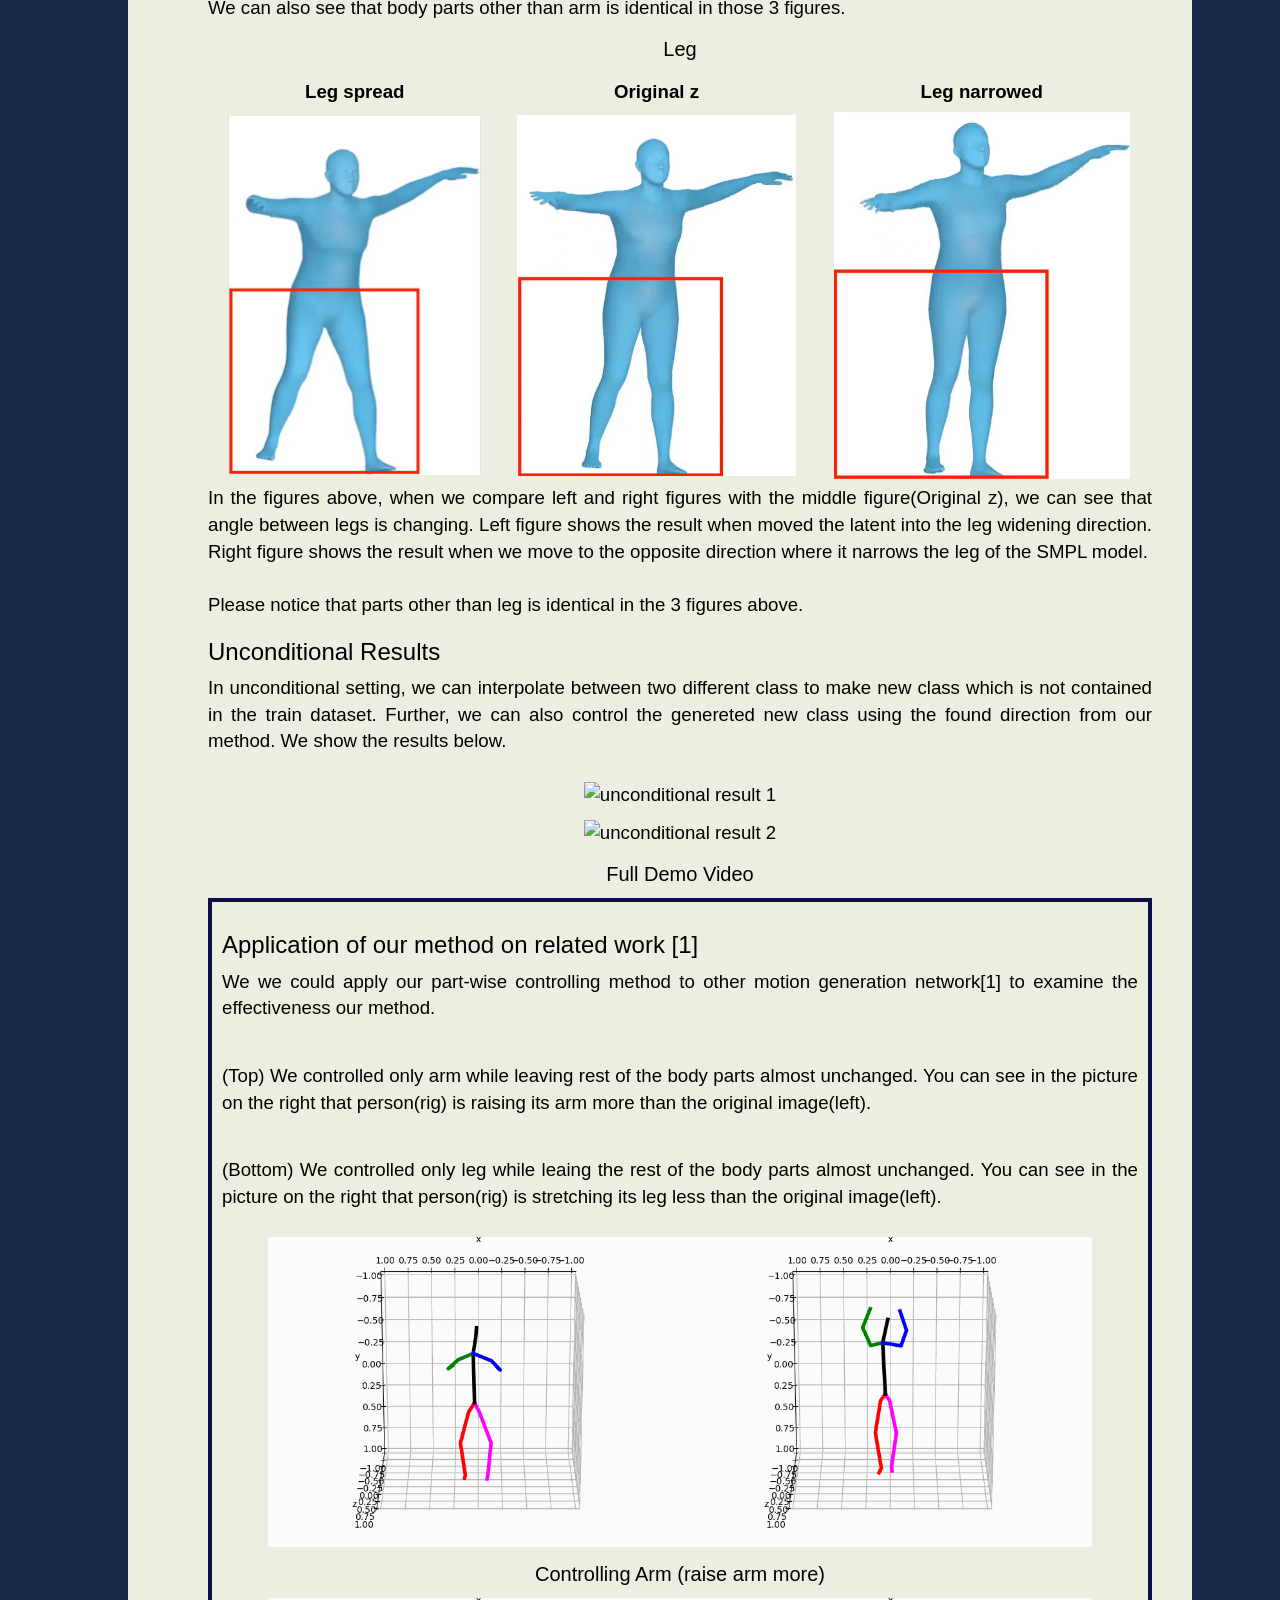
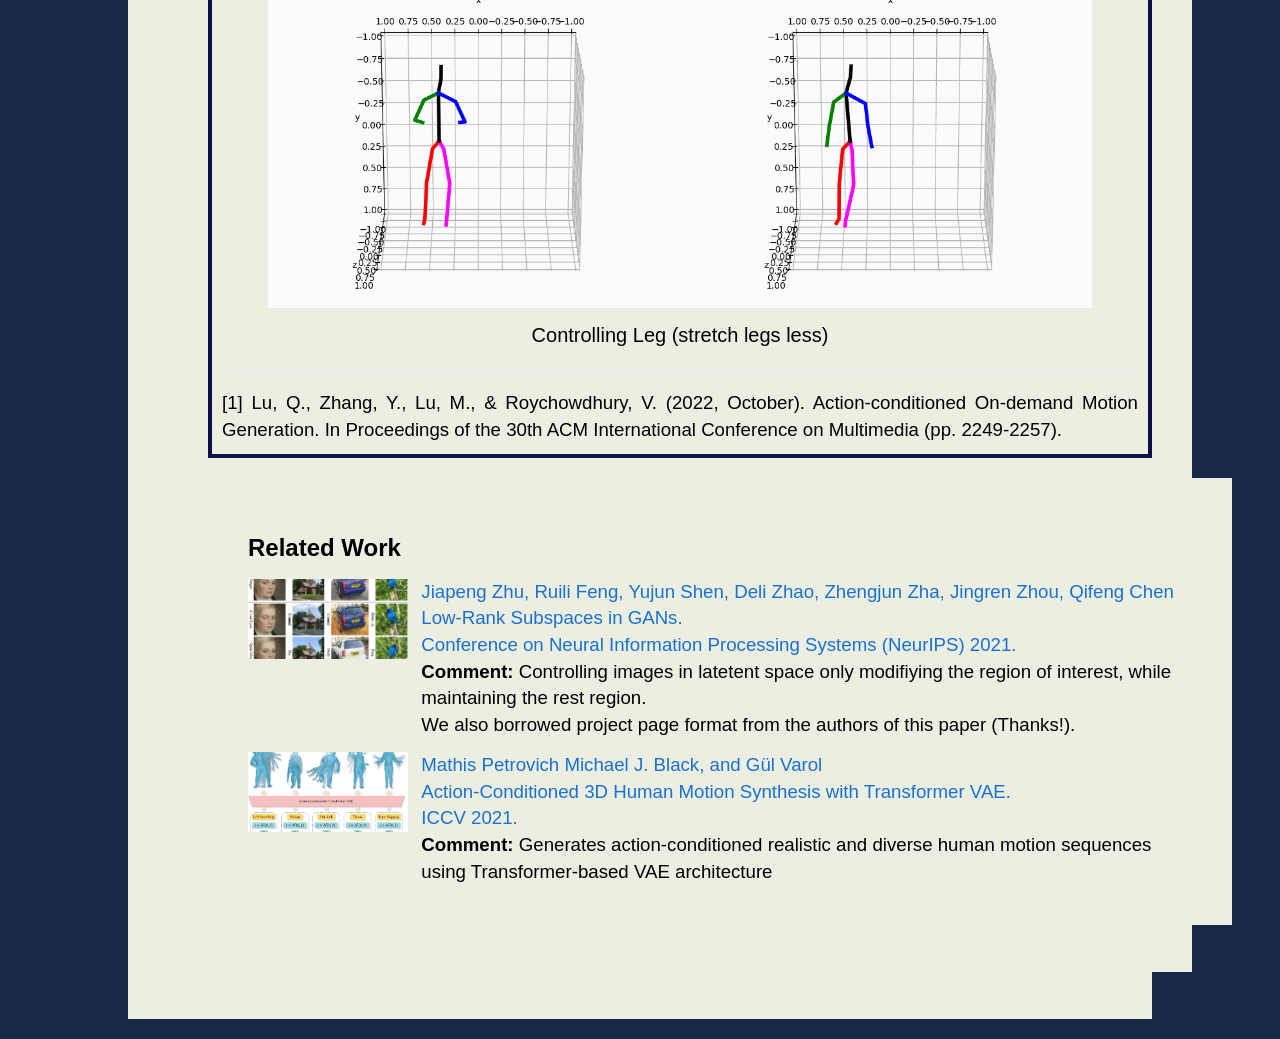
==== commit 7eed1c5e: "Update index.html" ====
--- a/docs/index.html
+++ b/docs/index.html
@@ -5,7 +5,7 @@
 <!-- === Header Starts === -->
 <head>
   <meta http-equiv="Content-Type" content="text/html; charset=UTF-8">
-  <title>3D Human Action Control in Latent Space of Transformer VAE</title>
+  <title>Controlling 3D Human Action with Transformer Variational Autoencoder in Latent Space</title>
 
   <link href="./assets/bootstrap.min.css" rel="stylesheet">
   <link href="./assets/font.css" rel="stylesheet" type="text/css">
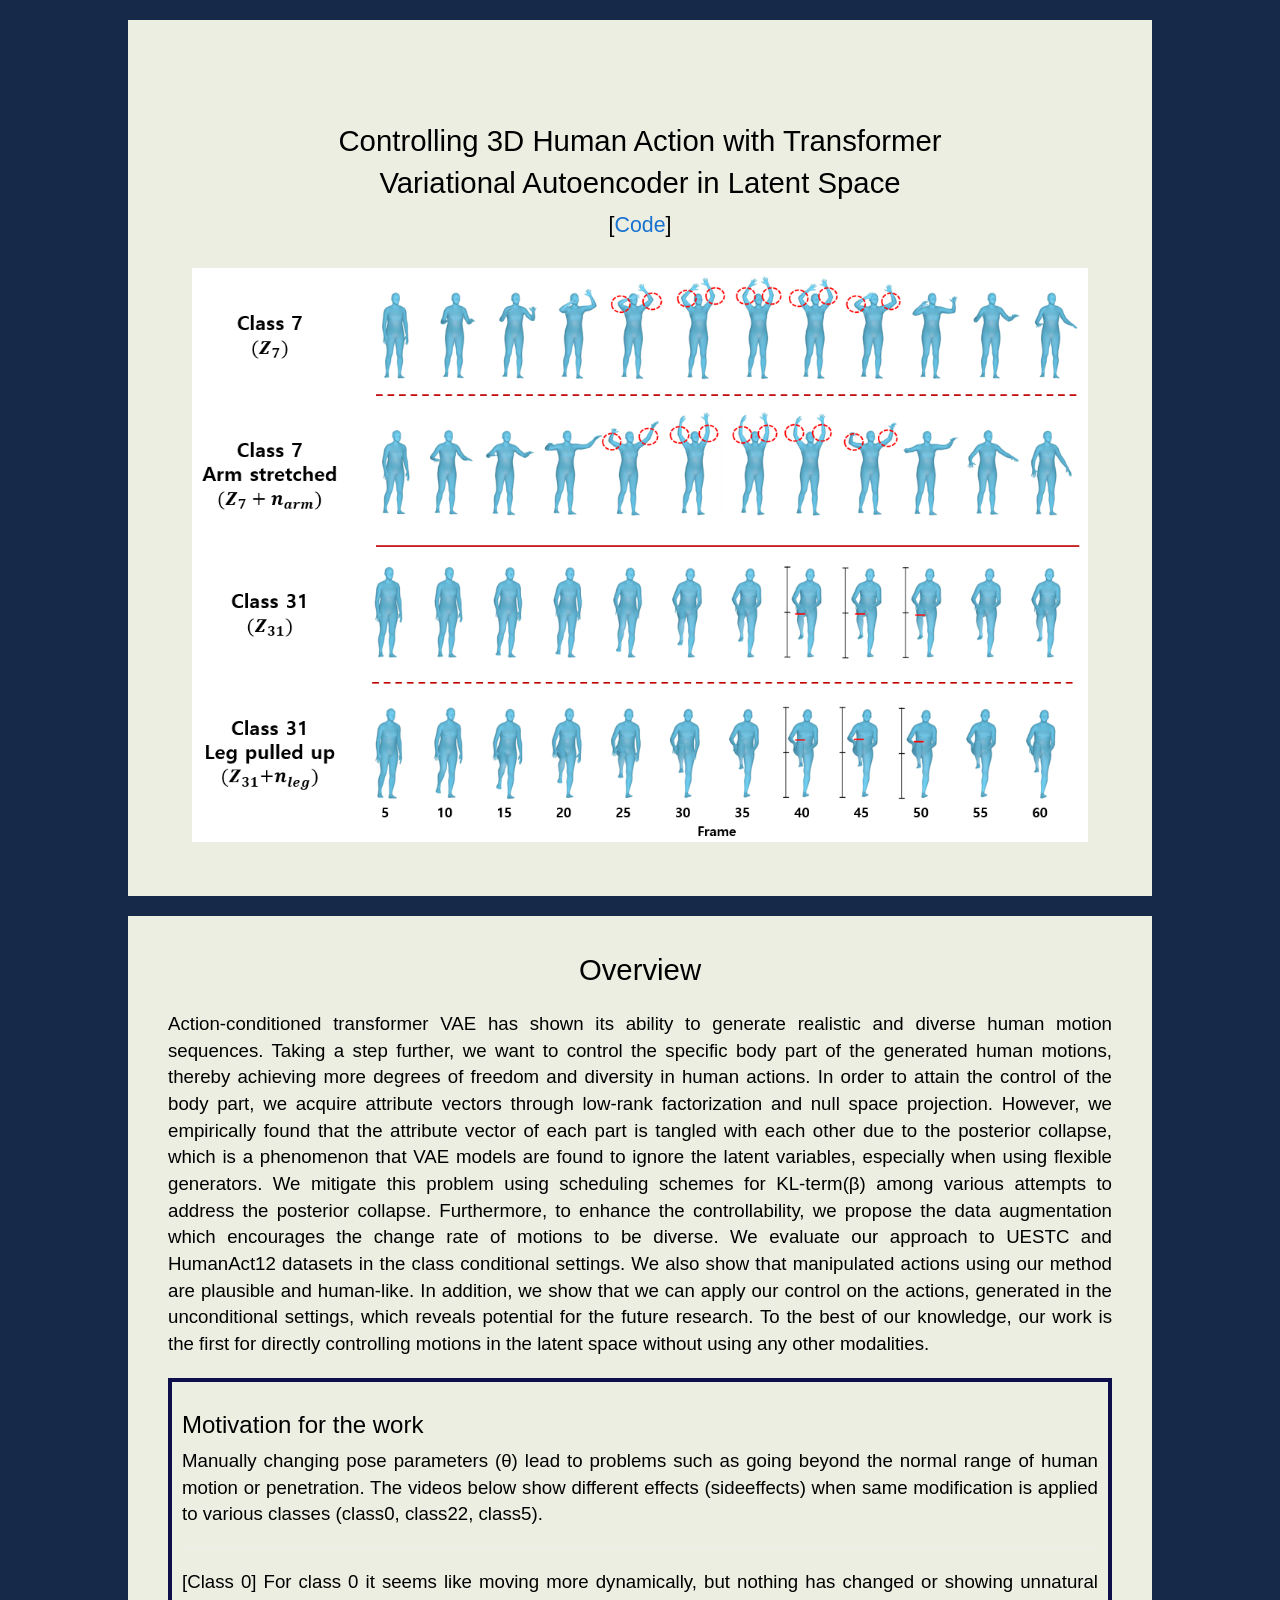
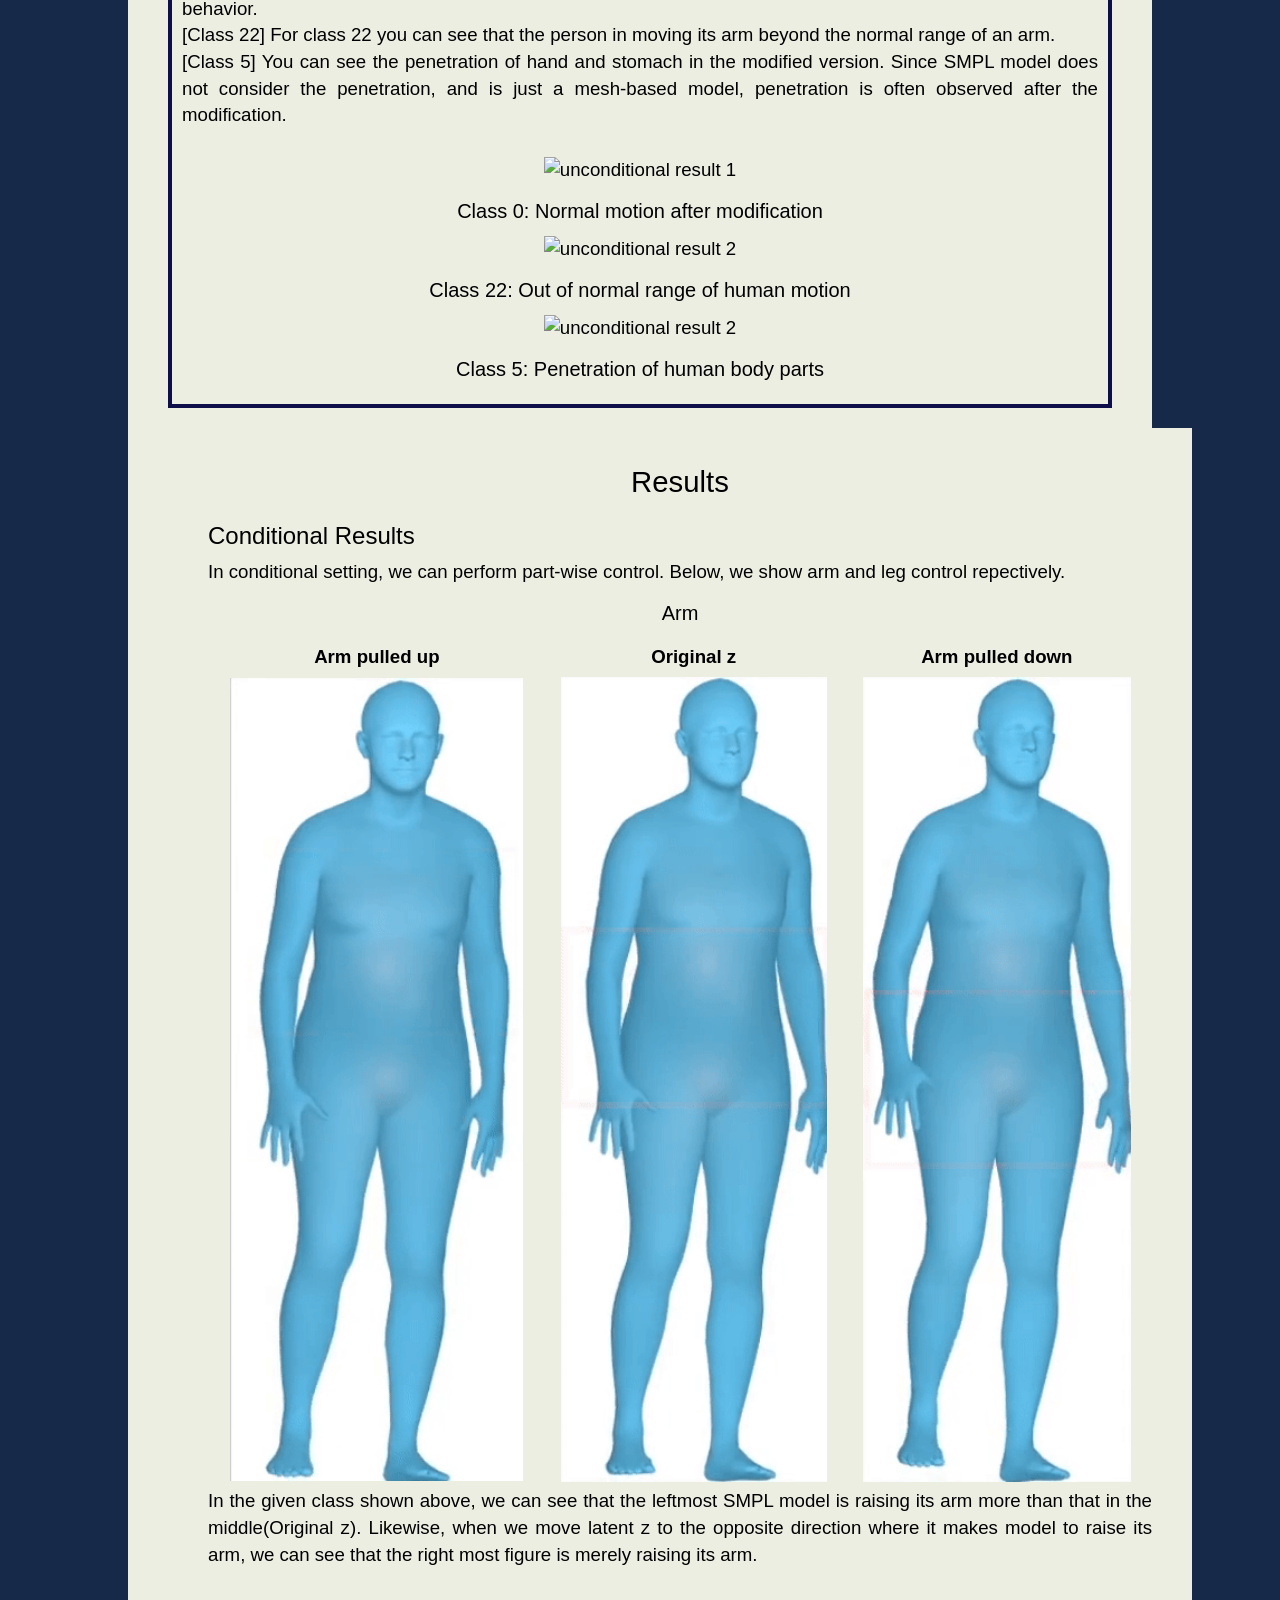
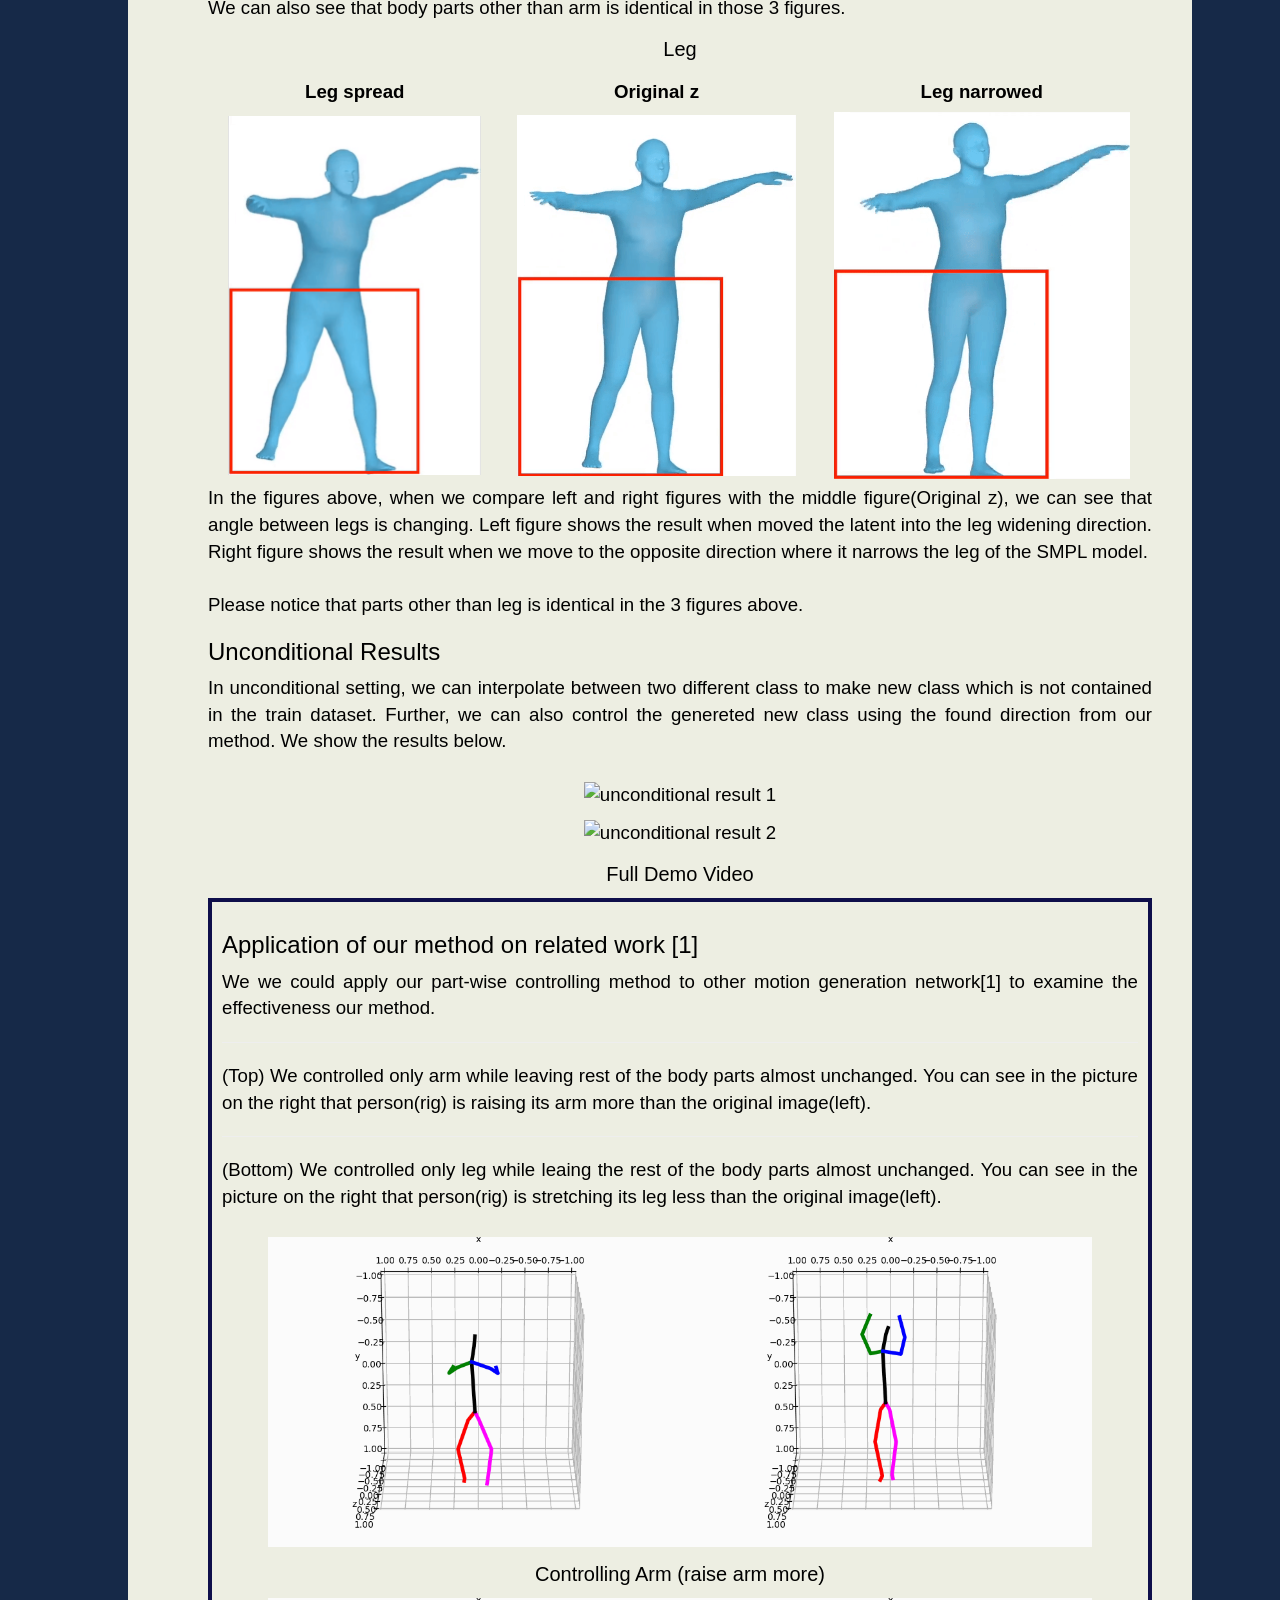
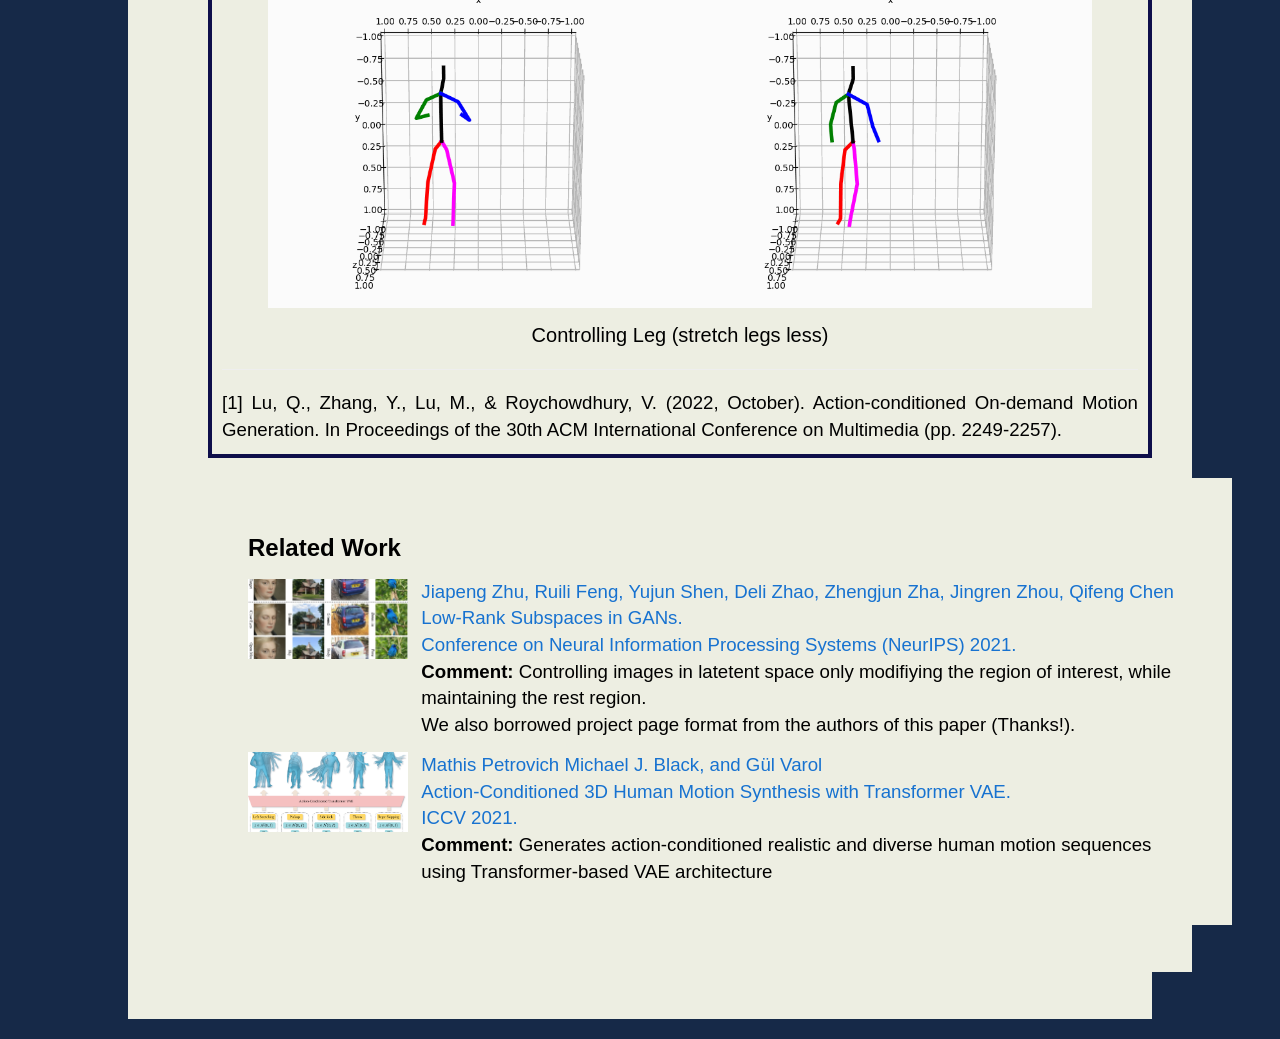
==== commit 12dbc3f8: "Update index.html" ====
--- a/docs/index.html
+++ b/docs/index.html
@@ -22,7 +22,7 @@
   <!-- === Title Starts === -->
   <div class="header">
     <div class="title", style="padding-top: 25pt;">
-      3D Human Action Control in Latent Space of Transformer VAE
+      Controlling 3D Human Action with Transformer Variational Autoencoder in Latent Space
     </div>
   </div>
   <!-- === Title Ends === -->
